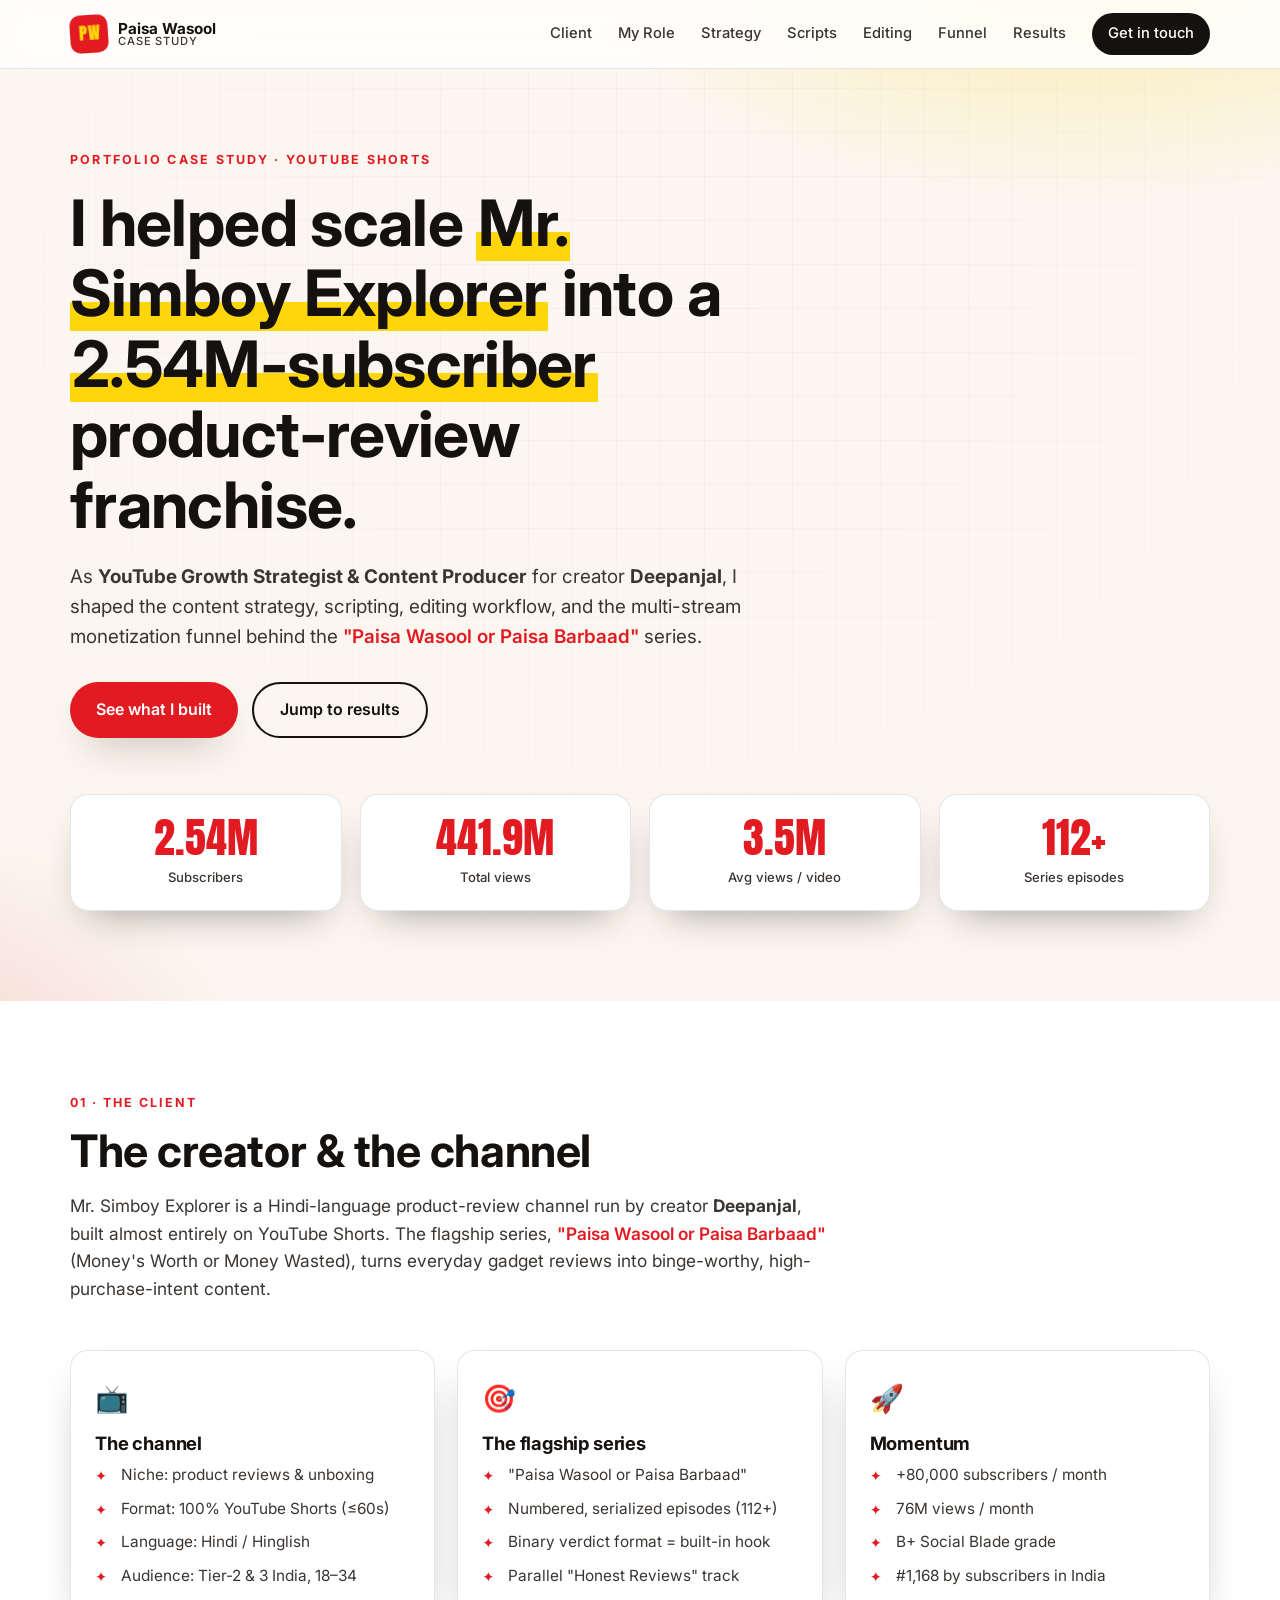
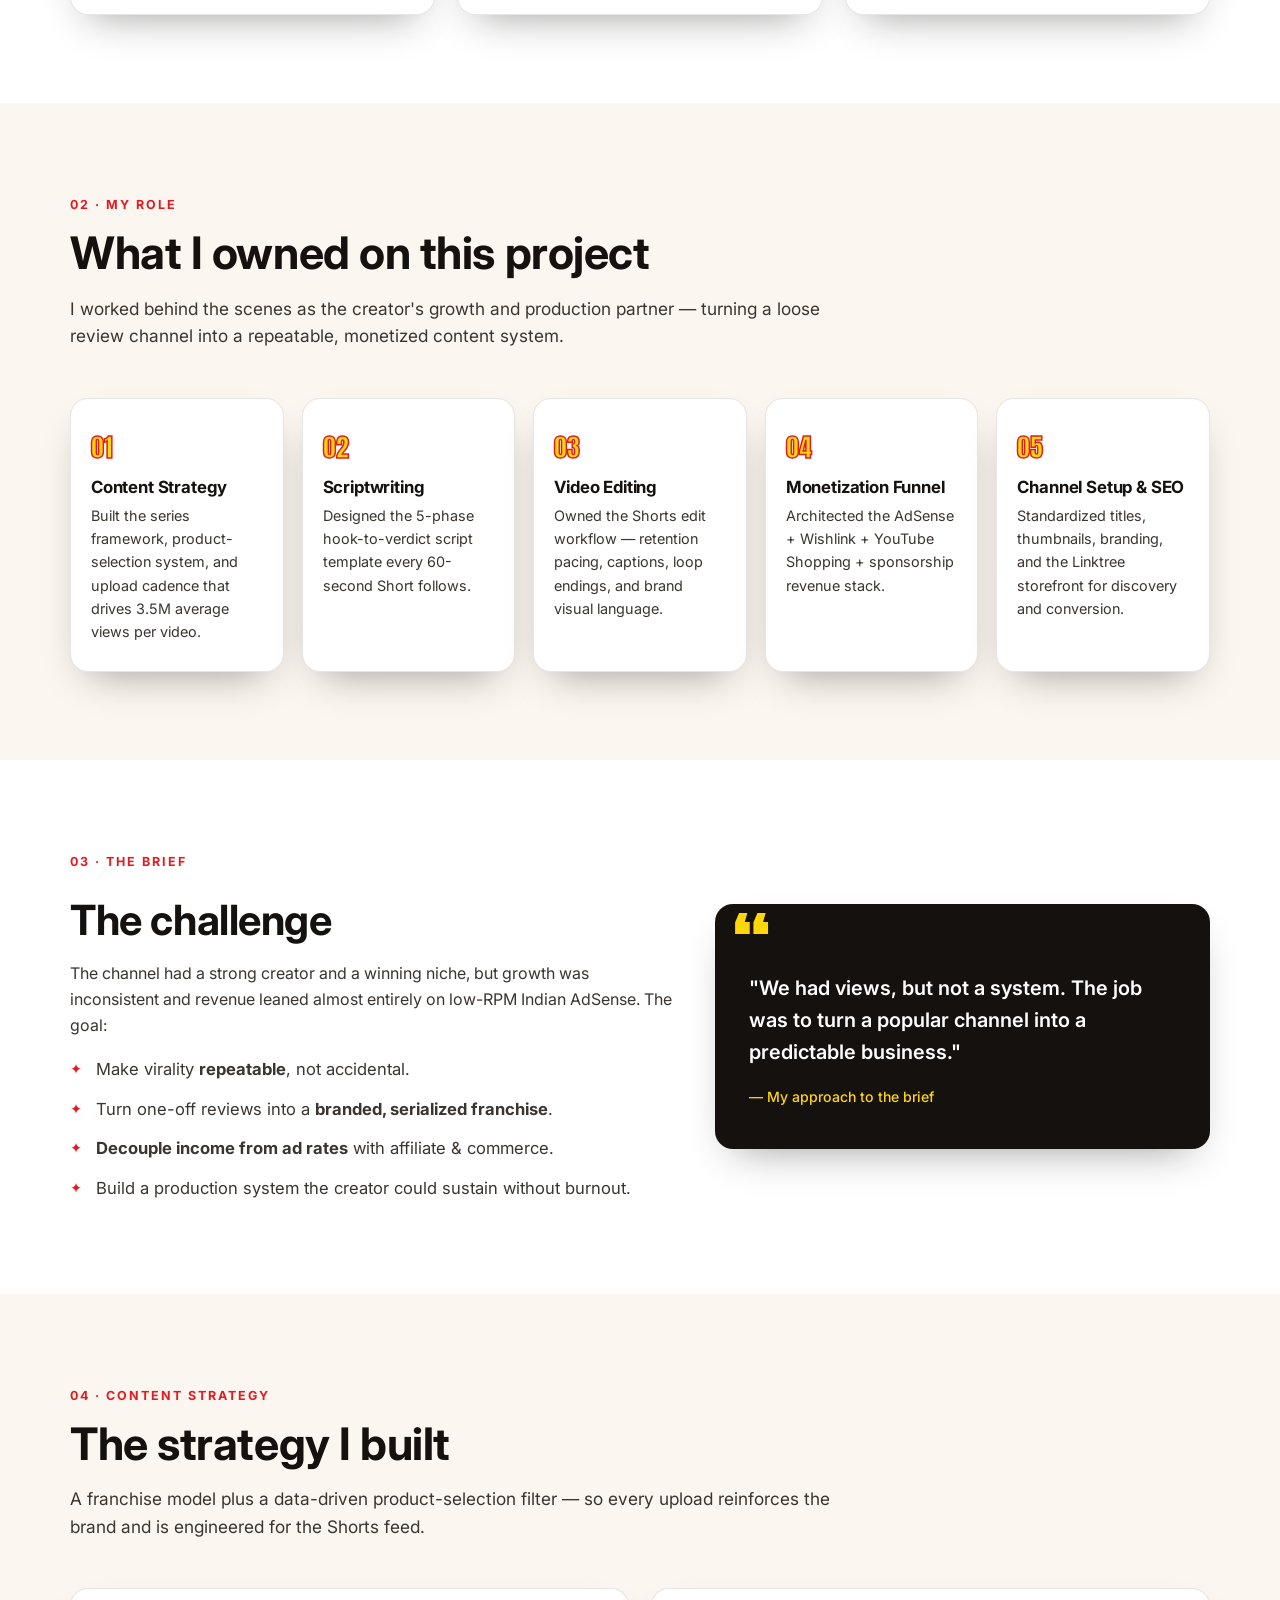
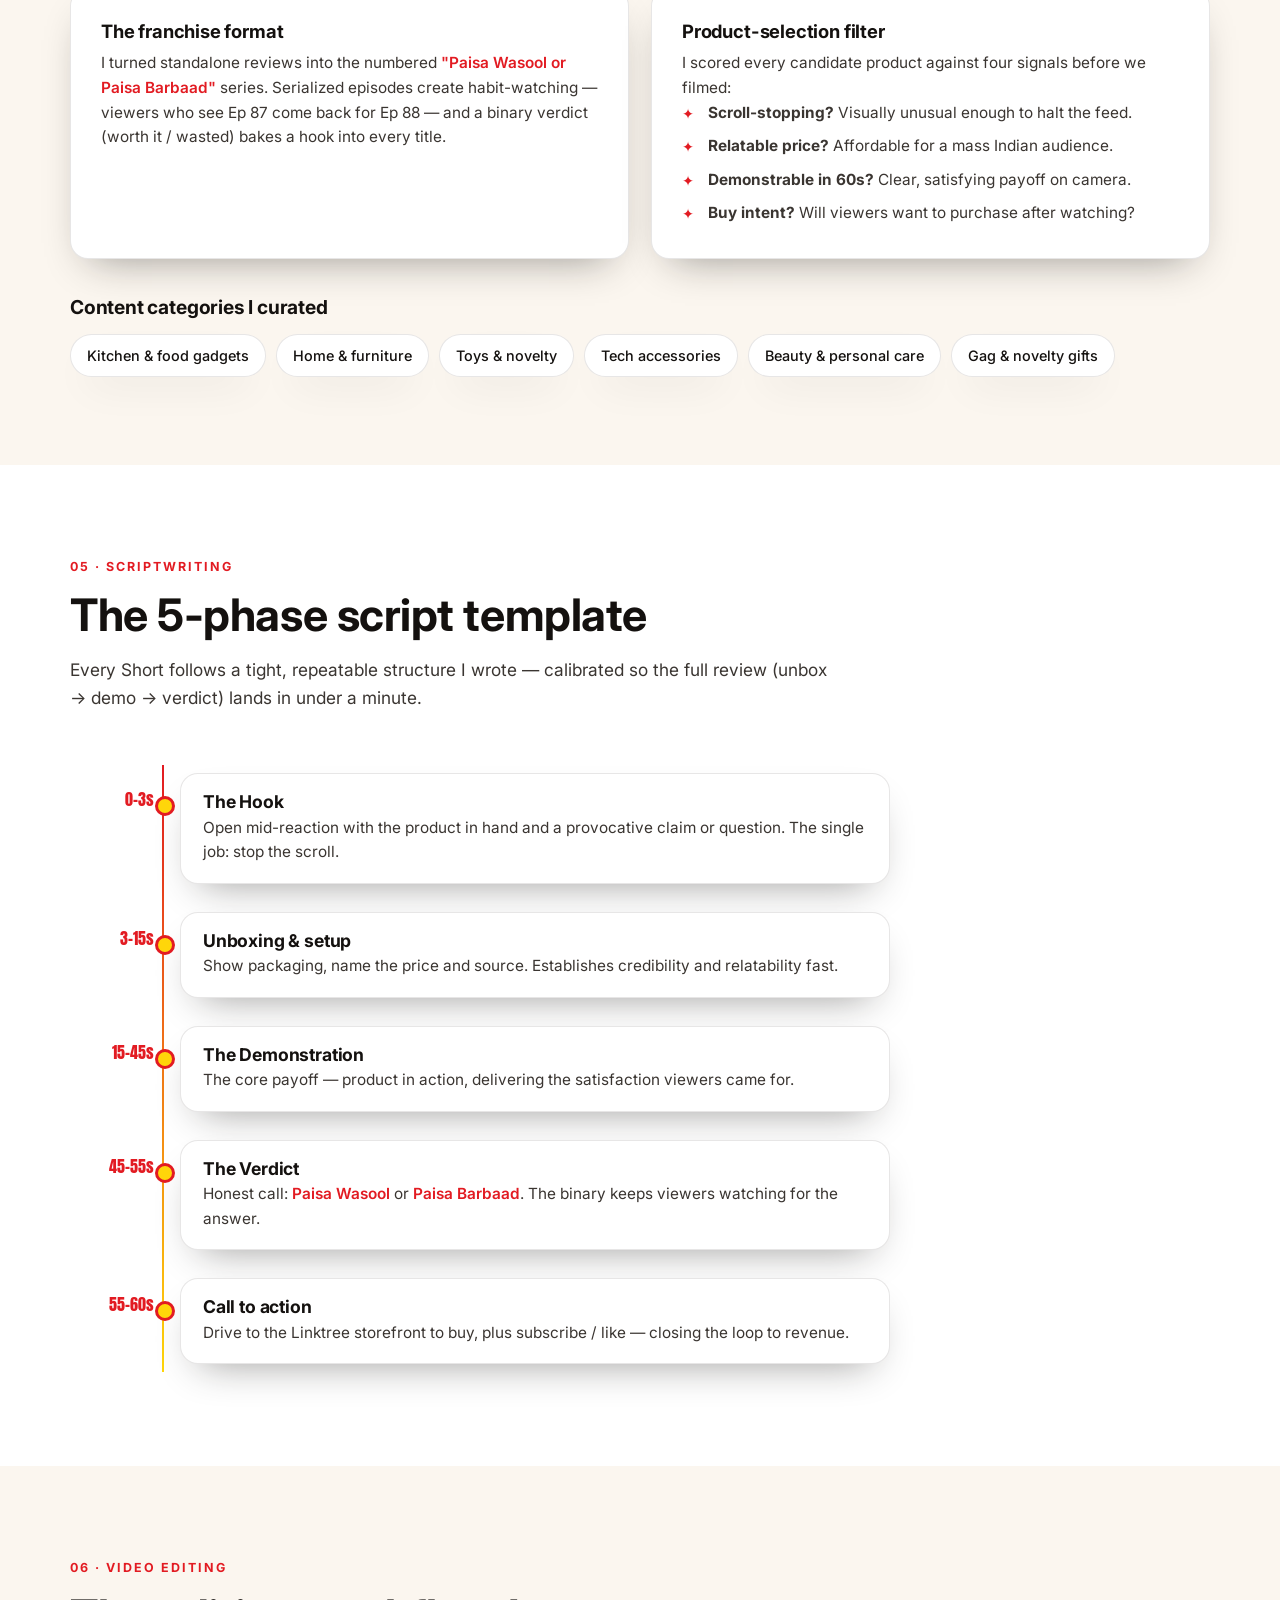
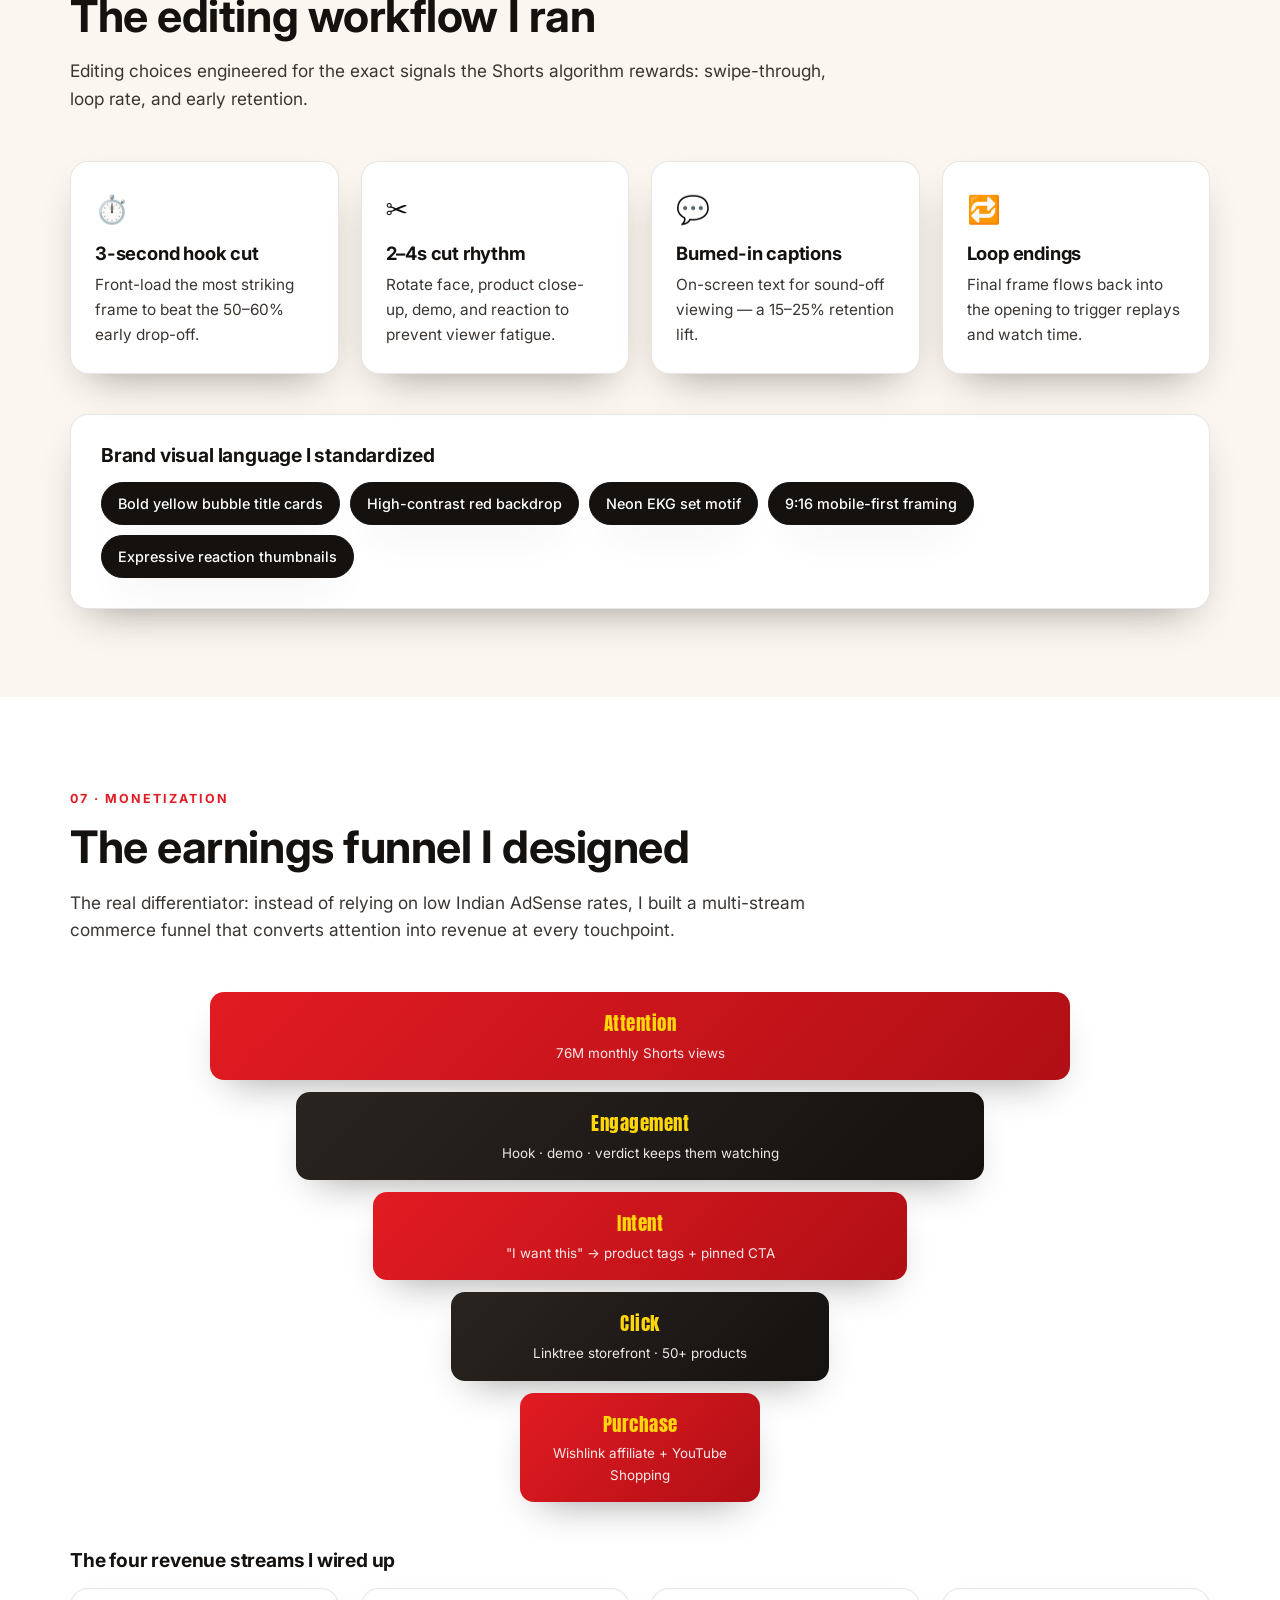
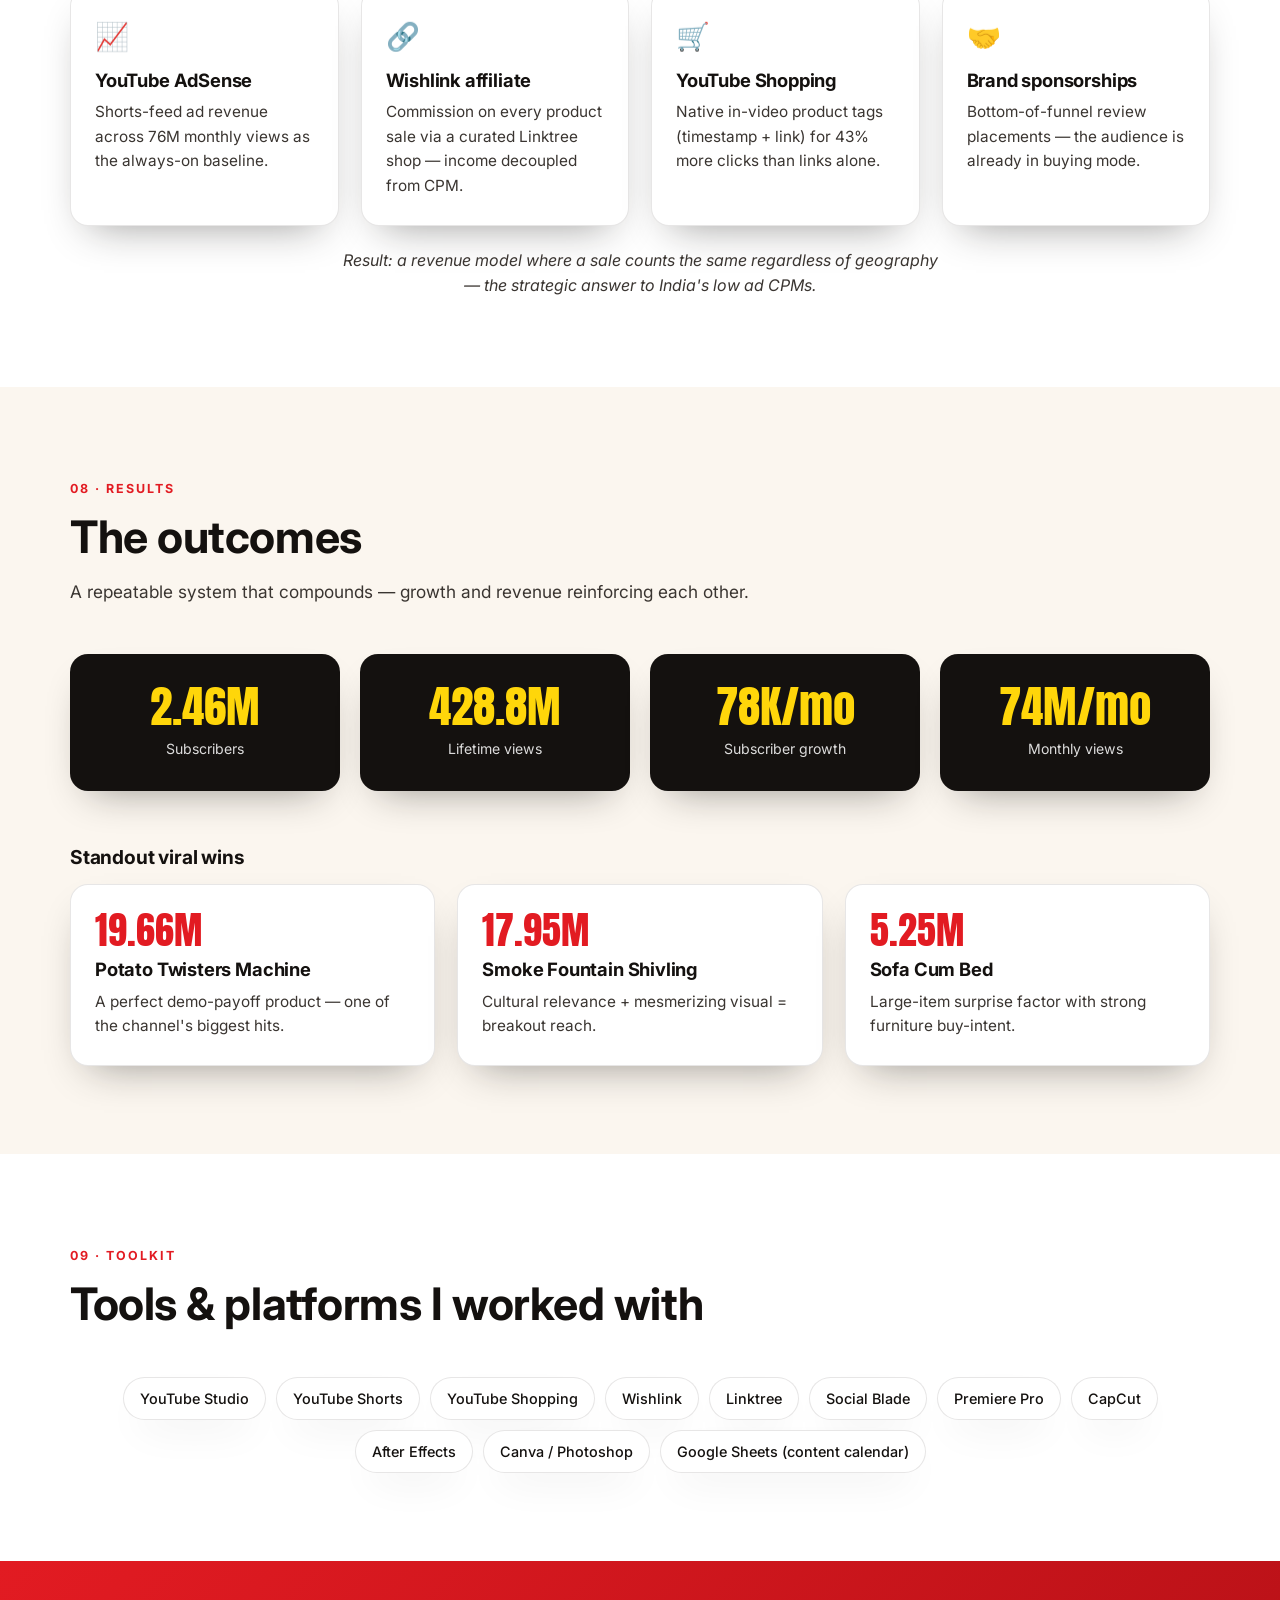
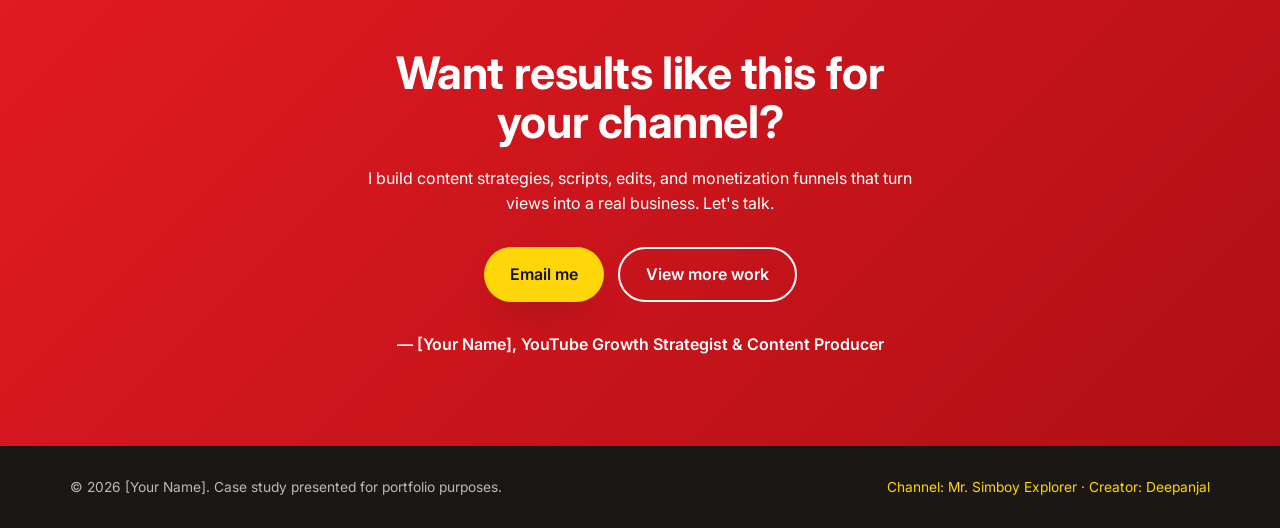
==== case-study-mr-simboy-explorer/index.html @ 6f2bb74e "Add Mr. Simboy Explorer YouTube case-study page - Self-contained case study in case-study-mr-simboy-" ====
<!DOCTYPE html>
<html lang="en">
<head>
  <meta charset="UTF-8" />
  <meta name="viewport" content="width=device-width, initial-scale=1.0" />
  <title>Case Study — Mr. Simboy Explorer | YouTube Growth Strategist Portfolio</title>
  <meta name="description" content="Portfolio case study: how I helped scale Mr. Simboy Explorer to 2.54M subscribers through content strategy, scriptwriting, editing, and a multi-stream monetization funnel." />
  <link rel="preconnect" href="https://fonts.googleapis.com" />
  <link rel="preconnect" href="https://fonts.gstatic.com" crossorigin />
  <link href="https://fonts.googleapis.com/css2?family=Inter:wght@400;500;600;700&family=Anton&display=swap" rel="stylesheet" />
  <link rel="stylesheet" href="styles.css" />
</head>
<body>

  <!-- NAV -->
  <header class="nav" id="nav">
    <div class="container nav__inner">
      <a href="#top" class="brand">
        <span class="brand__mark">PW</span>
        <span class="brand__text">Paisa&nbsp;Wasool <small>Case Study</small></span>
      </a>
      <nav class="nav__links" id="navLinks">
        <a href="#overview">Client</a>
        <a href="#role">My Role</a>
        <a href="#strategy">Strategy</a>
        <a href="#script">Scripts</a>
        <a href="#editing">Editing</a>
        <a href="#funnel">Funnel</a>
        <a href="#results">Results</a>
        <a href="#contact" class="nav__cta">Get in touch</a>
      </nav>
      <button class="nav__toggle" id="navToggle" aria-label="Toggle menu">
        <span></span><span></span><span></span>
      </button>
    </div>
  </header>

  <!-- HERO -->
  <section class="hero" id="top">
    <div class="hero__bg"></div>
    <div class="container hero__inner">
      <p class="eyebrow reveal">PORTFOLIO CASE STUDY · YOUTUBE SHORTS</p>
      <h1 class="hero__title reveal">
        I helped scale <span class="hl">Mr. Simboy Explorer</span> into a
        <span class="hl">2.54M-subscriber</span> product-review franchise.
      </h1>
      <p class="hero__sub reveal">
        As <strong>YouTube Growth Strategist &amp; Content Producer</strong> for creator
        <strong>Deepanjal</strong>, I shaped the content strategy, scripting, editing workflow,
        and the multi-stream monetization funnel behind the
        <em>"Paisa Wasool or Paisa Barbaad"</em> series.
      </p>
      <div class="hero__cta reveal">
        <a href="#strategy" class="btn btn--primary">See what I built</a>
        <a href="#results" class="btn btn--ghost">Jump to results</a>
      </div>

      <div class="hero__stats reveal">
        <div class="stat">
          <span class="stat__num" data-count="2.54" data-suffix="M">0</span>
          <span class="stat__label">Subscribers</span>
        </div>
        <div class="stat">
          <span class="stat__num" data-count="441.9" data-suffix="M">0</span>
          <span class="stat__label">Total views</span>
        </div>
        <div class="stat">
          <span class="stat__num" data-count="3.5" data-suffix="M">0</span>
          <span class="stat__label">Avg views / video</span>
        </div>
        <div class="stat">
          <span class="stat__num" data-count="112" data-suffix="+">0</span>
          <span class="stat__label">Series episodes</span>
        </div>
      </div>
    </div>
  </section>

  <!-- CLIENT OVERVIEW -->
  <section class="section" id="overview">
    <div class="container">
      <div class="section__head reveal">
        <span class="kicker">01 · The Client</span>
        <h2>The creator &amp; the channel</h2>
        <p class="lead">
          Mr. Simboy Explorer is a Hindi-language product-review channel run by creator
          <strong>Deepanjal</strong>, built almost entirely on YouTube Shorts. The flagship series,
          <em>"Paisa Wasool or Paisa Barbaad"</em> (Money's Worth or Money Wasted), turns everyday
          gadget reviews into binge-worthy, high-purchase-intent content.
        </p>
      </div>

      <div class="cards cards--3">
        <article class="card reveal">
          <div class="card__icon">📺</div>
          <h3>The channel</h3>
          <ul class="ticks">
            <li>Niche: product reviews &amp; unboxing</li>
            <li>Format: 100% YouTube Shorts (≤60s)</li>
            <li>Language: Hindi / Hinglish</li>
            <li>Audience: Tier-2 &amp; 3 India, 18–34</li>
          </ul>
        </article>
        <article class="card reveal">
          <div class="card__icon">🎯</div>
          <h3>The flagship series</h3>
          <ul class="ticks">
            <li>"Paisa Wasool or Paisa Barbaad"</li>
            <li>Numbered, serialized episodes (112+)</li>
            <li>Binary verdict format = built-in hook</li>
            <li>Parallel "Honest Reviews" track</li>
          </ul>
        </article>
        <article class="card reveal">
          <div class="card__icon">🚀</div>
          <h3>Momentum</h3>
          <ul class="ticks">
            <li>+80,000 subscribers / month</li>
            <li>76M views / month</li>
            <li>B+ Social Blade grade</li>
            <li>#1,168 by subscribers in India</li>
          </ul>
        </article>
      </div>
    </div>
  </section>

  <!-- MY ROLE -->
  <section class="section section--alt" id="role">
    <div class="container">
      <div class="section__head reveal">
        <span class="kicker">02 · My Role</span>
        <h2>What I owned on this project</h2>
        <p class="lead">
          I worked behind the scenes as the creator's growth and production partner — turning a
          loose review channel into a repeatable, monetized content system.
        </p>
      </div>

      <div class="pillars">
        <article class="pillar reveal">
          <span class="pillar__no">01</span>
          <h3>Content Strategy</h3>
          <p>Built the series framework, product-selection system, and upload cadence that drives 3.5M average views per video.</p>
        </article>
        <article class="pillar reveal">
          <span class="pillar__no">02</span>
          <h3>Scriptwriting</h3>
          <p>Designed the 5-phase hook-to-verdict script template every 60-second Short follows.</p>
        </article>
        <article class="pillar reveal">
          <span class="pillar__no">03</span>
          <h3>Video Editing</h3>
          <p>Owned the Shorts edit workflow — retention pacing, captions, loop endings, and brand visual language.</p>
        </article>
        <article class="pillar reveal">
          <span class="pillar__no">04</span>
          <h3>Monetization Funnel</h3>
          <p>Architected the AdSense + Wishlink + YouTube Shopping + sponsorship revenue stack.</p>
        </article>
        <article class="pillar reveal">
          <span class="pillar__no">05</span>
          <h3>Channel Setup &amp; SEO</h3>
          <p>Standardized titles, thumbnails, branding, and the Linktree storefront for discovery and conversion.</p>
        </article>
      </div>
    </div>
  </section>

  <!-- THE CHALLENGE -->
  <section class="section" id="challenge">
    <div class="container">
      <div class="split">
        <div class="split__text reveal">
          <span class="kicker">03 · The Brief</span>
          <h2>The challenge</h2>
          <p>
            The channel had a strong creator and a winning niche, but growth was inconsistent and
            revenue leaned almost entirely on low-RPM Indian AdSense. The goal:
          </p>
          <ul class="ticks ticks--lg">
            <li>Make virality <strong>repeatable</strong>, not accidental.</li>
            <li>Turn one-off reviews into a <strong>branded, serialized franchise</strong>.</li>
            <li><strong>Decouple income from ad rates</strong> with affiliate &amp; commerce.</li>
            <li>Build a production system the creator could sustain without burnout.</li>
          </ul>
        </div>
        <div class="split__panel reveal">
          <div class="quote">
            <p>"We had views, but not a system. The job was to turn a popular channel into a predictable business."</p>
            <span>— My approach to the brief</span>
          </div>
        </div>
      </div>
    </div>
  </section>

  <!-- CONTENT STRATEGY -->
  <section class="section section--alt" id="strategy">
    <div class="container">
      <div class="section__head reveal">
        <span class="kicker">04 · Content Strategy</span>
        <h2>The strategy I built</h2>
        <p class="lead">
          A franchise model plus a data-driven product-selection filter — so every upload reinforces
          the brand and is engineered for the Shorts feed.
        </p>
      </div>

      <div class="cards cards--2">
        <article class="card card--feature reveal">
          <h3>The franchise format</h3>
          <p>
            I turned standalone reviews into the numbered <em>"Paisa Wasool or Paisa Barbaad"</em>
            series. Serialized episodes create habit-watching — viewers who see Ep 87 come back for
            Ep 88 — and a binary verdict (worth it / wasted) bakes a hook into every title.
          </p>
        </article>
        <article class="card card--feature reveal">
          <h3>Product-selection filter</h3>
          <p>I scored every candidate product against four signals before we filmed:</p>
          <ul class="ticks">
            <li><strong>Scroll-stopping?</strong> Visually unusual enough to halt the feed.</li>
            <li><strong>Relatable price?</strong> Affordable for a mass Indian audience.</li>
            <li><strong>Demonstrable in 60s?</strong> Clear, satisfying payoff on camera.</li>
            <li><strong>Buy intent?</strong> Will viewers want to purchase after watching?</li>
          </ul>
        </article>
      </div>

      <div class="categories reveal">
        <h3 class="categories__title">Content categories I curated</h3>
        <div class="chips">
          <span class="chip">Kitchen &amp; food gadgets</span>
          <span class="chip">Home &amp; furniture</span>
          <span class="chip">Toys &amp; novelty</span>
          <span class="chip">Tech accessories</span>
          <span class="chip">Beauty &amp; personal care</span>
          <span class="chip">Gag &amp; novelty gifts</span>
        </div>
      </div>
    </div>
  </section>

  <!-- SCRIPTWRITING -->
  <section class="section" id="script">
    <div class="container">
      <div class="section__head reveal">
        <span class="kicker">05 · Scriptwriting</span>
        <h2>The 5-phase script template</h2>
        <p class="lead">
          Every Short follows a tight, repeatable structure I wrote — calibrated so the full review
          (unbox → demo → verdict) lands in under a minute.
        </p>
      </div>

      <ol class="timeline">
        <li class="timeline__item reveal">
          <span class="timeline__time">0–3s</span>
          <div class="timeline__body">
            <h3>The Hook</h3>
            <p>Open mid-reaction with the product in hand and a provocative claim or question. The single job: stop the scroll.</p>
          </div>
        </li>
        <li class="timeline__item reveal">
          <span class="timeline__time">3–15s</span>
          <div class="timeline__body">
            <h3>Unboxing &amp; setup</h3>
            <p>Show packaging, name the price and source. Establishes credibility and relatability fast.</p>
          </div>
        </li>
        <li class="timeline__item reveal">
          <span class="timeline__time">15–45s</span>
          <div class="timeline__body">
            <h3>The Demonstration</h3>
            <p>The core payoff — product in action, delivering the satisfaction viewers came for.</p>
          </div>
        </li>
        <li class="timeline__item reveal">
          <span class="timeline__time">45–55s</span>
          <div class="timeline__body">
            <h3>The Verdict</h3>
            <p>Honest call: <em>Paisa Wasool</em> or <em>Paisa Barbaad</em>. The binary keeps viewers watching for the answer.</p>
          </div>
        </li>
        <li class="timeline__item reveal">
          <span class="timeline__time">55–60s</span>
          <div class="timeline__body">
            <h3>Call to action</h3>
            <p>Drive to the Linktree storefront to buy, plus subscribe / like — closing the loop to revenue.</p>
          </div>
        </li>
      </ol>
    </div>
  </section>

  <!-- EDITING -->
  <section class="section section--alt" id="editing">
    <div class="container">
      <div class="section__head reveal">
        <span class="kicker">06 · Video Editing</span>
        <h2>The editing workflow I ran</h2>
        <p class="lead">
          Editing choices engineered for the exact signals the Shorts algorithm rewards:
          swipe-through, loop rate, and early retention.
        </p>
      </div>

      <div class="cards cards--4">
        <article class="card reveal">
          <div class="card__icon">⏱️</div>
          <h3>3-second hook cut</h3>
          <p>Front-load the most striking frame to beat the 50–60% early drop-off.</p>
        </article>
        <article class="card reveal">
          <div class="card__icon">✂️</div>
          <h3>2–4s cut rhythm</h3>
          <p>Rotate face, product close-up, demo, and reaction to prevent viewer fatigue.</p>
        </article>
        <article class="card reveal">
          <div class="card__icon">💬</div>
          <h3>Burned-in captions</h3>
          <p>On-screen text for sound-off viewing — a 15–25% retention lift.</p>
        </article>
        <article class="card reveal">
          <div class="card__icon">🔁</div>
          <h3>Loop endings</h3>
          <p>Final frame flows back into the opening to trigger replays and watch time.</p>
        </article>
      </div>

      <div class="brandbar reveal">
        <h3>Brand visual language I standardized</h3>
        <div class="chips">
          <span class="chip chip--brand">Bold yellow bubble title cards</span>
          <span class="chip chip--brand">High-contrast red backdrop</span>
          <span class="chip chip--brand">Neon EKG set motif</span>
          <span class="chip chip--brand">9:16 mobile-first framing</span>
          <span class="chip chip--brand">Expressive reaction thumbnails</span>
        </div>
      </div>
    </div>
  </section>

  <!-- MONETIZATION FUNNEL -->
  <section class="section" id="funnel">
    <div class="container">
      <div class="section__head reveal">
        <span class="kicker">07 · Monetization</span>
        <h2>The earnings funnel I designed</h2>
        <p class="lead">
          The real differentiator: instead of relying on low Indian AdSense rates, I built a
          multi-stream commerce funnel that converts attention into revenue at every touchpoint.
        </p>
      </div>

      <div class="funnel">
        <div class="funnel__stage reveal" style="--w:100%">
          <div class="funnel__label"><span>Attention</span><small>76M monthly Shorts views</small></div>
        </div>
        <div class="funnel__stage reveal" style="--w:80%">
          <div class="funnel__label"><span>Engagement</span><small>Hook · demo · verdict keeps them watching</small></div>
        </div>
        <div class="funnel__stage reveal" style="--w:62%">
          <div class="funnel__label"><span>Intent</span><small>"I want this" → product tags + pinned CTA</small></div>
        </div>
        <div class="funnel__stage reveal" style="--w:44%">
          <div class="funnel__label"><span>Click</span><small>Linktree storefront · 50+ products</small></div>
        </div>
        <div class="funnel__stage reveal" style="--w:26%">
          <div class="funnel__label"><span>Purchase</span><small>Wishlink affiliate + YouTube Shopping</small></div>
        </div>
      </div>

      <div class="revenue">
        <h3 class="revenue__title">The four revenue streams I wired up</h3>
        <div class="cards cards--4">
          <article class="card reveal">
            <div class="card__icon">📈</div>
            <h3>YouTube AdSense</h3>
            <p>Shorts-feed ad revenue across 76M monthly views as the always-on baseline.</p>
          </article>
          <article class="card reveal">
            <div class="card__icon">🔗</div>
            <h3>Wishlink affiliate</h3>
            <p>Commission on every product sale via a curated Linktree shop — income decoupled from CPM.</p>
          </article>
          <article class="card reveal">
            <div class="card__icon">🛒</div>
            <h3>YouTube Shopping</h3>
            <p>Native in-video product tags (timestamp + link) for 43% more clicks than links alone.</p>
          </article>
          <article class="card reveal">
            <div class="card__icon">🤝</div>
            <h3>Brand sponsorships</h3>
            <p>Bottom-of-funnel review placements — the audience is already in buying mode.</p>
          </article>
        </div>
        <p class="revenue__note">
          Result: a revenue model where a sale counts the same regardless of geography — the strategic
          answer to India's low ad CPMs.
        </p>
      </div>
    </div>
  </section>

  <!-- RESULTS -->
  <section class="section section--alt" id="results">
    <div class="container">
      <div class="section__head reveal">
        <span class="kicker">08 · Results</span>
        <h2>The outcomes</h2>
        <p class="lead">A repeatable system that compounds — growth and revenue reinforcing each other.</p>
      </div>

      <div class="results">
        <div class="result reveal">
          <span class="result__num" data-count="2.54" data-suffix="M">0</span>
          <span class="result__label">Subscribers</span>
        </div>
        <div class="result reveal">
          <span class="result__num" data-count="441.9" data-suffix="M">0</span>
          <span class="result__label">Lifetime views</span>
        </div>
        <div class="result reveal">
          <span class="result__num" data-count="80" data-suffix="K/mo">0</span>
          <span class="result__label">Subscriber growth</span>
        </div>
        <div class="result reveal">
          <span class="result__num" data-count="76" data-suffix="M/mo">0</span>
          <span class="result__label">Monthly views</span>
        </div>
      </div>

      <div class="highlights">
        <h3 class="highlights__title">Standout viral wins</h3>
        <div class="cards cards--3">
          <article class="card reveal">
            <span class="card__big">19.66M</span>
            <h3>Potato Twisters Machine</h3>
            <p>A perfect demo-payoff product — one of the channel's biggest hits.</p>
          </article>
          <article class="card reveal">
            <span class="card__big">17.95M</span>
            <h3>Smoke Fountain Shivling</h3>
            <p>Cultural relevance + mesmerizing visual = breakout reach.</p>
          </article>
          <article class="card reveal">
            <span class="card__big">5.25M</span>
            <h3>Sofa Cum Bed</h3>
            <p>Large-item surprise factor with strong furniture buy-intent.</p>
          </article>
        </div>
      </div>
    </div>
  </section>

  <!-- TOOLS -->
  <section class="section" id="tools">
    <div class="container">
      <div class="section__head reveal">
        <span class="kicker">09 · Toolkit</span>
        <h2>Tools &amp; platforms I worked with</h2>
      </div>
      <div class="chips chips--center reveal">
        <span class="chip">YouTube Studio</span>
        <span class="chip">YouTube Shorts</span>
        <span class="chip">YouTube Shopping</span>
        <span class="chip">Wishlink</span>
        <span class="chip">Linktree</span>
        <span class="chip">Social Blade</span>
        <span class="chip">Premiere Pro</span>
        <span class="chip">CapCut</span>
        <span class="chip">After Effects</span>
        <span class="chip">Canva / Photoshop</span>
        <span class="chip">Google Sheets (content calendar)</span>
      </div>
    </div>
  </section>

  <!-- CONTACT / CTA -->
  <section class="section section--cta" id="contact">
    <div class="container cta">
      <h2 class="reveal">Want results like this for your channel?</h2>
      <p class="reveal">
        I build content strategies, scripts, edits, and monetization funnels that turn views into
        a real business. Let's talk.
      </p>
      <div class="cta__actions reveal">
        <a href="mailto:your.email@example.com" class="btn btn--primary">Email me</a>
        <a href="#" class="btn btn--ghost">View more work</a>
      </div>
      <p class="cta__name reveal">— [Your Name], YouTube Growth Strategist &amp; Content Producer</p>
    </div>
  </section>

  <footer class="footer">
    <div class="container footer__inner">
      <p>© <span id="year"></span> [Your Name]. Case study presented for portfolio purposes.</p>
      <p class="footer__note">Channel: Mr. Simboy Explorer · Creator: Deepanjal</p>
    </div>
  </footer>

  <script src="script.js"></script>
</body>
</html>
---- case-study-mr-simboy-explorer/styles.css ----
/* ===========================================================
   Mr. Simboy Explorer — Portfolio Case Study
   Brand: bold red + electric yellow, comic-energy meets clean
   =========================================================== */

:root {
  --red: #e21b22;
  --red-dark: #b00f15;
  --yellow: #ffd60a;
  --ink: #14110f;
  --ink-soft: #3a3531;
  --paper: #ffffff;
  --paper-alt: #fbf6ef;
  --paper-dark: #1b1714;
  --line: rgba(20, 17, 15, 0.1);
  --shadow: 0 18px 40px -20px rgba(20, 17, 15, 0.45);
  --radius: 18px;
  --maxw: 1140px;
  --ease: cubic-bezier(0.22, 1, 0.36, 1);
}

* { box-sizing: border-box; margin: 0; padding: 0; }

html { scroll-behavior: smooth; scroll-padding-top: 84px; }

body {
  font-family: "Inter", system-ui, sans-serif;
  color: var(--ink);
  background: var(--paper);
  line-height: 1.6;
  -webkit-font-smoothing: antialiased;
}

.container { width: min(100% - 40px, var(--maxw)); margin-inline: auto; }

h1, h2, h3 { line-height: 1.1; letter-spacing: -0.01em; }
a { color: inherit; text-decoration: none; }
em { font-style: normal; color: var(--red); font-weight: 600; }

/* ---------- NAV ---------- */
.nav {
  position: fixed; inset: 0 0 auto 0; z-index: 50;
  background: rgba(255, 255, 255, 0.82);
  backdrop-filter: blur(12px);
  border-bottom: 1px solid var(--line);
  transition: box-shadow 0.3s var(--ease);
}
.nav.is-scrolled { box-shadow: 0 6px 24px -16px rgba(0,0,0,0.4); }
.nav__inner { display: flex; align-items: center; justify-content: space-between; height: 68px; }
.brand { display: flex; align-items: center; gap: 10px; font-weight: 700; }
.brand__mark {
  display: grid; place-items: center; width: 38px; height: 38px;
  background: var(--red); color: var(--yellow);
  font-family: "Anton", sans-serif; border-radius: 10px;
  transform: rotate(-4deg); letter-spacing: 0.5px;
}
.brand__text { font-size: 0.95rem; line-height: 1; }
.brand__text small { display: block; font-weight: 500; color: var(--ink-soft); font-size: 0.7rem; letter-spacing: 0.08em; text-transform: uppercase; }

.nav__links { display: flex; align-items: center; gap: 26px; }
.nav__links a { font-size: 0.92rem; font-weight: 500; color: var(--ink-soft); transition: color 0.2s; }
.nav__links a:hover { color: var(--red); }
.nav__cta {
  background: var(--ink); color: #fff !important; padding: 9px 16px;
  border-radius: 999px; font-weight: 600;
}
.nav__cta:hover { background: var(--red); }

.nav__toggle { display: none; flex-direction: column; gap: 5px; background: none; border: 0; cursor: pointer; padding: 6px; }
.nav__toggle span { width: 24px; height: 2px; background: var(--ink); border-radius: 2px; transition: 0.3s; }
.nav.is-open .nav__toggle span:nth-child(1) { transform: translateY(7px) rotate(45deg); }
.nav.is-open .nav__toggle span:nth-child(2) { opacity: 0; }
.nav.is-open .nav__toggle span:nth-child(3) { transform: translateY(-7px) rotate(-45deg); }

/* ---------- HERO ---------- */
.hero { position: relative; padding: 150px 0 90px; overflow: hidden; }
.hero__bg {
  position: absolute; inset: 0; z-index: -1;
  background:
    radial-gradient(900px 500px at 85% -10%, rgba(255, 214, 10, 0.35), transparent 60%),
    radial-gradient(700px 500px at -10% 110%, rgba(226, 27, 34, 0.18), transparent 55%),
    var(--paper-alt);
}
.hero__bg::after {
  content: ""; position: absolute; inset: 0;
  background-image: linear-gradient(var(--line) 1px, transparent 1px), linear-gradient(90deg, var(--line) 1px, transparent 1px);
  background-size: 44px 44px; opacity: 0.35; mask-image: radial-gradient(70% 70% at 50% 30%, #000, transparent);
}
.eyebrow { font-weight: 700; letter-spacing: 0.18em; font-size: 0.78rem; color: var(--red); margin-bottom: 18px; }
.hero__title { font-size: clamp(2.2rem, 5.2vw, 4rem); font-weight: 700; max-width: 16ch; }
.hl { background: linear-gradient(180deg, transparent 62%, var(--yellow) 62%); padding: 0 2px; }
.hero__sub { margin-top: 22px; max-width: 60ch; font-size: clamp(1rem, 1.6vw, 1.18rem); color: var(--ink-soft); }
.hero__cta { display: flex; flex-wrap: wrap; gap: 14px; margin-top: 30px; }

.btn { display: inline-flex; align-items: center; justify-content: center; padding: 13px 26px; border-radius: 999px; font-weight: 600; transition: transform 0.2s var(--ease), box-shadow 0.2s, background 0.2s; }
.btn--primary { background: var(--red); color: #fff; box-shadow: var(--shadow); }
.btn--primary:hover { transform: translateY(-2px); background: var(--red-dark); }
.btn--ghost { border: 2px solid var(--ink); color: var(--ink); }
.btn--ghost:hover { background: var(--ink); color: #fff; transform: translateY(-2px); }

.hero__stats { display: grid; grid-template-columns: repeat(4, 1fr); gap: 18px; margin-top: 56px; }
.stat { background: #fff; border: 1px solid var(--line); border-radius: var(--radius); padding: 22px 18px; text-align: center; box-shadow: var(--shadow); }
.stat__num { display: block; font-family: "Anton", sans-serif; font-size: clamp(1.7rem, 4vw, 2.6rem); color: var(--red); line-height: 1; }
.stat__label { display: block; margin-top: 8px; font-size: 0.82rem; color: var(--ink-soft); font-weight: 500; }

/* ---------- SECTION SHELL ---------- */
.section { padding: 88px 0; }
.section--alt { background: var(--paper-alt); }
.section__head { max-width: 760px; margin-bottom: 48px; }
.kicker { display: inline-block; font-weight: 700; font-size: 0.78rem; letter-spacing: 0.16em; color: var(--red); text-transform: uppercase; margin-bottom: 14px; }
.section__head h2 { font-size: clamp(1.8rem, 3.6vw, 2.8rem); font-weight: 700; }
.lead { margin-top: 16px; font-size: 1.08rem; color: var(--ink-soft); }

/* ---------- CARDS ---------- */
.cards { display: grid; gap: 22px; }
.cards--2 { grid-template-columns: repeat(2, 1fr); }
.cards--3 { grid-template-columns: repeat(3, 1fr); }
.cards--4 { grid-template-columns: repeat(4, 1fr); }
.card {
  background: #fff; border: 1px solid var(--line); border-radius: var(--radius);
  padding: 26px 24px; box-shadow: var(--shadow);
  transition: transform 0.25s var(--ease), border-color 0.25s;
}
.card:hover { transform: translateY(-4px); border-color: var(--yellow); }
.card__icon { font-size: 1.7rem; margin-bottom: 12px; }
.card h3 { font-size: 1.15rem; margin-bottom: 10px; }
.card p { color: var(--ink-soft); font-size: 0.96rem; }
.card--feature { padding: 32px 30px; }
.card__big { display: block; font-family: "Anton", sans-serif; font-size: 2.4rem; color: var(--red); line-height: 1; margin-bottom: 10px; }

.ticks { list-style: none; display: grid; gap: 9px; }
.ticks li { position: relative; padding-left: 26px; color: var(--ink-soft); font-size: 0.96rem; }
.ticks li::before { content: "✦"; position: absolute; left: 0; color: var(--red); font-size: 0.9rem; top: 1px; }
.ticks--lg li { font-size: 1.04rem; margin-bottom: 4px; }

/* ---------- PILLARS ---------- */
.pillars { display: grid; grid-template-columns: repeat(5, 1fr); gap: 18px; }
.pillar { position: relative; background: #fff; border: 1px solid var(--line); border-radius: var(--radius); padding: 28px 20px; box-shadow: var(--shadow); transition: transform 0.25s var(--ease); }
.pillar:hover { transform: translateY(-4px); }
.pillar__no { font-family: "Anton", sans-serif; font-size: 1.6rem; color: var(--yellow); -webkit-text-stroke: 1.5px var(--red); }
.pillar h3 { margin: 10px 0 8px; font-size: 1.05rem; }
.pillar p { font-size: 0.9rem; color: var(--ink-soft); }

/* ---------- SPLIT ---------- */
.split { display: grid; grid-template-columns: 1.1fr 0.9fr; gap: 40px; align-items: center; }
.split h2 { font-size: clamp(1.8rem, 3.4vw, 2.6rem); margin: 12px 0 18px; }
.split p { color: var(--ink-soft); margin-bottom: 18px; }
.split__panel { }
.quote { background: var(--ink); color: #fff; border-radius: var(--radius); padding: 40px 34px; box-shadow: var(--shadow); position: relative; }
.quote::before { content: "“"; font-family: "Anton", sans-serif; font-size: 5rem; color: var(--yellow); position: absolute; top: 4px; left: 18px; line-height: 1; }
.quote p { font-size: 1.25rem; font-weight: 600; color: #fff; padding-top: 28px; }
.quote span { display: block; margin-top: 16px; color: var(--yellow); font-size: 0.88rem; font-weight: 500; }

/* ---------- CATEGORIES / CHIPS ---------- */
.categories { margin-top: 38px; }
.categories__title, .brandbar h3, .revenue__title, .highlights__title { font-size: 1.2rem; margin-bottom: 16px; }
.chips { display: flex; flex-wrap: wrap; gap: 10px; }
.chips--center { justify-content: center; }
.chip { background: #fff; border: 1px solid var(--line); border-radius: 999px; padding: 9px 16px; font-size: 0.9rem; font-weight: 500; box-shadow: var(--shadow); }
.chip--brand { background: var(--ink); color: #fff; border-color: var(--ink); }

/* ---------- TIMELINE (scripts) ---------- */
.timeline { list-style: none; max-width: 820px; position: relative; }
.timeline::before { content: ""; position: absolute; left: 92px; top: 6px; bottom: 6px; width: 2px; background: linear-gradient(var(--red), var(--yellow)); }
.timeline__item { display: grid; grid-template-columns: 84px 1fr; gap: 26px; padding: 14px 0; align-items: start; }
.timeline__time { font-family: "Anton", sans-serif; color: var(--red); font-size: 1rem; text-align: right; padding-top: 14px; }
.timeline__body { position: relative; background: #fff; border: 1px solid var(--line); border-radius: var(--radius); padding: 18px 22px; box-shadow: var(--shadow); }
.timeline__body::before { content: ""; position: absolute; left: -26px; top: 22px; width: 14px; height: 14px; border-radius: 50%; background: var(--yellow); border: 3px solid var(--red); }
.timeline__body h3 { font-size: 1.1rem; margin-bottom: 4px; }
.timeline__body p { color: var(--ink-soft); font-size: 0.96rem; }

/* ---------- BRAND BAR ---------- */
.brandbar { margin-top: 40px; padding: 30px; background: #fff; border: 1px solid var(--line); border-radius: var(--radius); box-shadow: var(--shadow); }

/* ---------- FUNNEL ---------- */
.funnel { display: grid; gap: 12px; max-width: 860px; margin: 0 auto 48px; }
.funnel__stage { display: flex; justify-content: center; }
.funnel__label {
  width: var(--w); min-width: 240px;
  background: linear-gradient(135deg, var(--red), var(--red-dark));
  color: #fff; border-radius: 14px; padding: 16px 22px; text-align: center;
  box-shadow: var(--shadow); transition: transform 0.2s var(--ease);
}
.funnel__stage:nth-child(even) .funnel__label { background: linear-gradient(135deg, #2a2420, var(--ink)); }
.funnel__label:hover { transform: scale(1.02); }
.funnel__label span { display: block; font-family: "Anton", sans-serif; font-size: 1.2rem; color: var(--yellow); letter-spacing: 0.5px; }
.funnel__label small { display: block; margin-top: 4px; font-size: 0.84rem; opacity: 0.9; }

.revenue__note { margin-top: 22px; text-align: center; color: var(--ink-soft); font-style: italic; max-width: 60ch; margin-inline: auto; }

/* ---------- RESULTS ---------- */
.results { display: grid; grid-template-columns: repeat(4, 1fr); gap: 20px; margin-bottom: 56px; }
.result { background: var(--ink); color: #fff; border-radius: var(--radius); padding: 30px 18px; text-align: center; box-shadow: var(--shadow); }
.result__num { display: block; font-family: "Anton", sans-serif; font-size: clamp(1.8rem, 4vw, 2.8rem); color: var(--yellow); line-height: 1; }
.result__label { display: block; margin-top: 10px; font-size: 0.88rem; opacity: 0.85; }
.highlights { margin-top: 10px; }

/* ---------- CTA ---------- */
.section--cta { background: linear-gradient(135deg, var(--red), var(--red-dark)); color: #fff; text-align: center; }
.cta h2 { font-size: clamp(1.8rem, 4vw, 2.8rem); max-width: 18ch; margin-inline: auto; }
.cta p { margin: 18px auto 0; max-width: 56ch; opacity: 0.95; }
.cta__actions { display: flex; gap: 14px; justify-content: center; margin-top: 30px; flex-wrap: wrap; }
.section--cta .btn--primary { background: var(--yellow); color: var(--ink); }
.section--cta .btn--primary:hover { background: #fff; }
.section--cta .btn--ghost { border-color: #fff; color: #fff; }
.section--cta .btn--ghost:hover { background: #fff; color: var(--red); }
.cta__name { margin-top: 30px !important; font-weight: 600; opacity: 1 !important; }

/* ---------- FOOTER ---------- */
.footer { background: var(--paper-dark); color: rgba(255,255,255,0.7); padding: 30px 0; }
.footer__inner { display: flex; justify-content: space-between; flex-wrap: wrap; gap: 8px; font-size: 0.86rem; }
.footer__note { color: var(--yellow); }

/* ---------- REVEAL ANIMATION ---------- */
.reveal { opacity: 0; transform: translateY(24px); transition: opacity 0.6s var(--ease), transform 0.6s var(--ease); }
.reveal.is-visible { opacity: 1; transform: none; }

/* ---------- RESPONSIVE ---------- */
@media (max-width: 960px) {
  .cards--4 { grid-template-columns: repeat(2, 1fr); }
  .pillars { grid-template-columns: repeat(2, 1fr); }
  .results { grid-template-columns: repeat(2, 1fr); }
  .split { grid-template-columns: 1fr; }
}
@media (max-width: 720px) {
  .nav__links {
    position: fixed; inset: 68px 0 auto 0;
    flex-direction: column; align-items: flex-start; gap: 4px;
    background: #fff; padding: 16px 20px 24px;
    border-bottom: 1px solid var(--line);
    transform: translateY(-120%); transition: transform 0.35s var(--ease);
    box-shadow: var(--shadow);
  }
  .nav.is-open .nav__links { transform: none; }
  .nav__links a { width: 100%; padding: 10px 0; }
  .nav__cta { width: 100%; text-align: center; }
  .nav__toggle { display: flex; }
  .hero__stats { grid-template-columns: repeat(2, 1fr); }
  .cards--2, .cards--3 { grid-template-columns: 1fr; }
}
@media (max-width: 460px) {
  .cards--4 { grid-template-columns: 1fr; }
  .pillars { grid-template-columns: 1fr; }
  .results { grid-template-columns: 1fr; }
  .hero__stats { grid-template-columns: 1fr; }
  .timeline::before { left: 70px; }
  .timeline__item { grid-template-columns: 62px 1fr; gap: 18px; }
}

@media (prefers-reduced-motion: reduce) {
  .reveal { opacity: 1; transform: none; transition: none; }
  html { scroll-behavior: auto; }
}
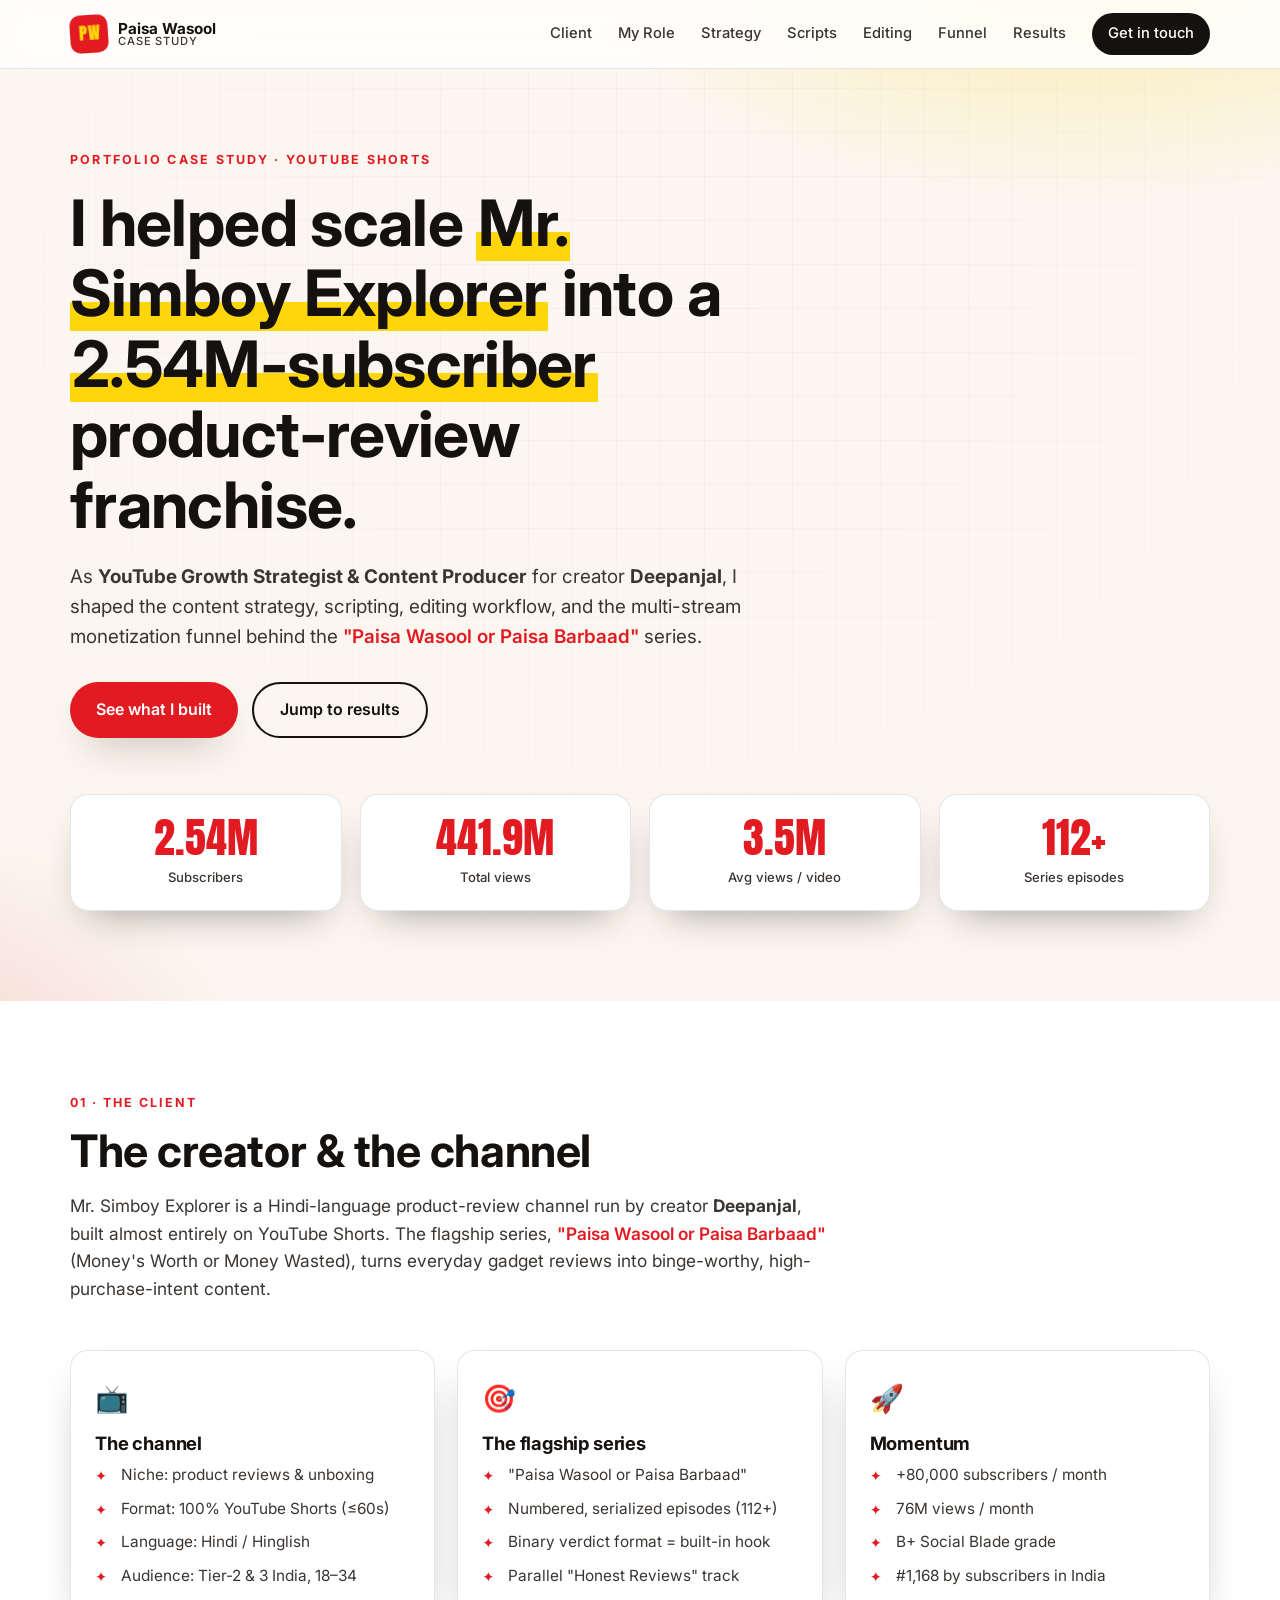
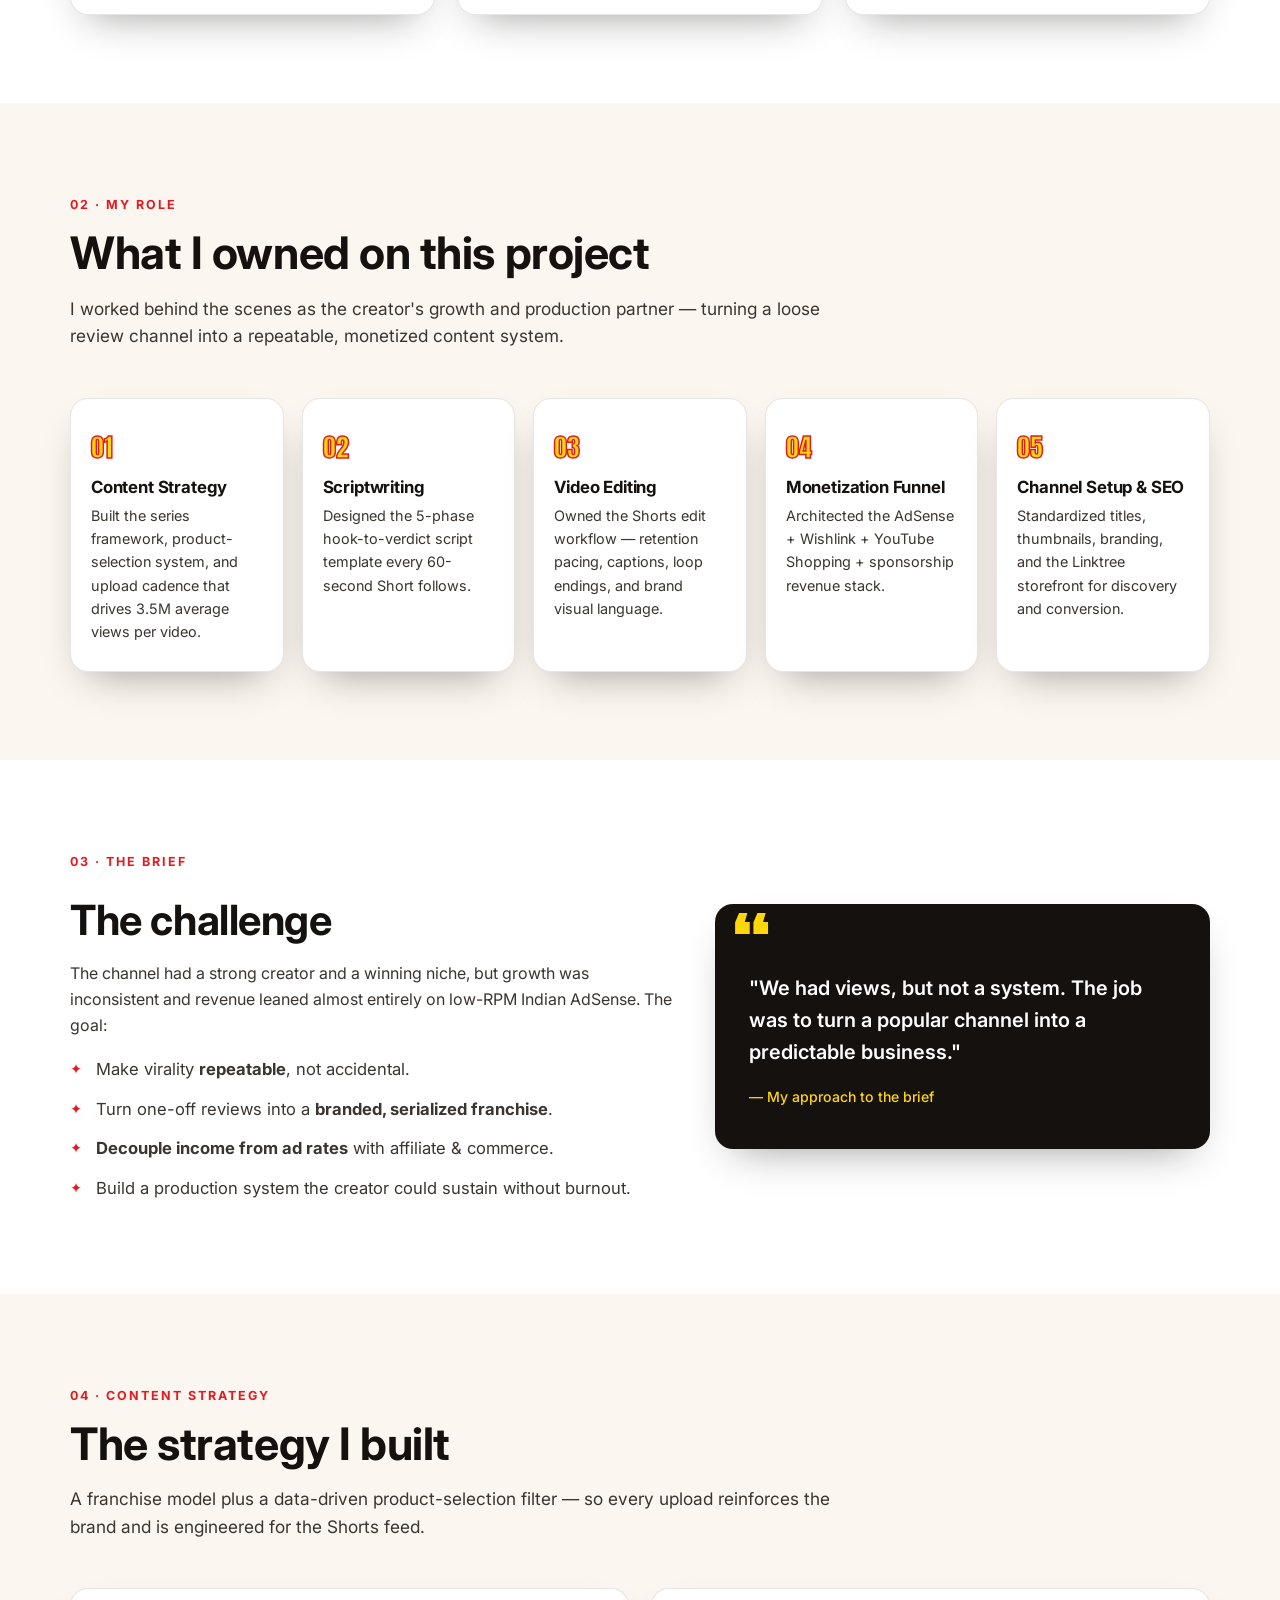
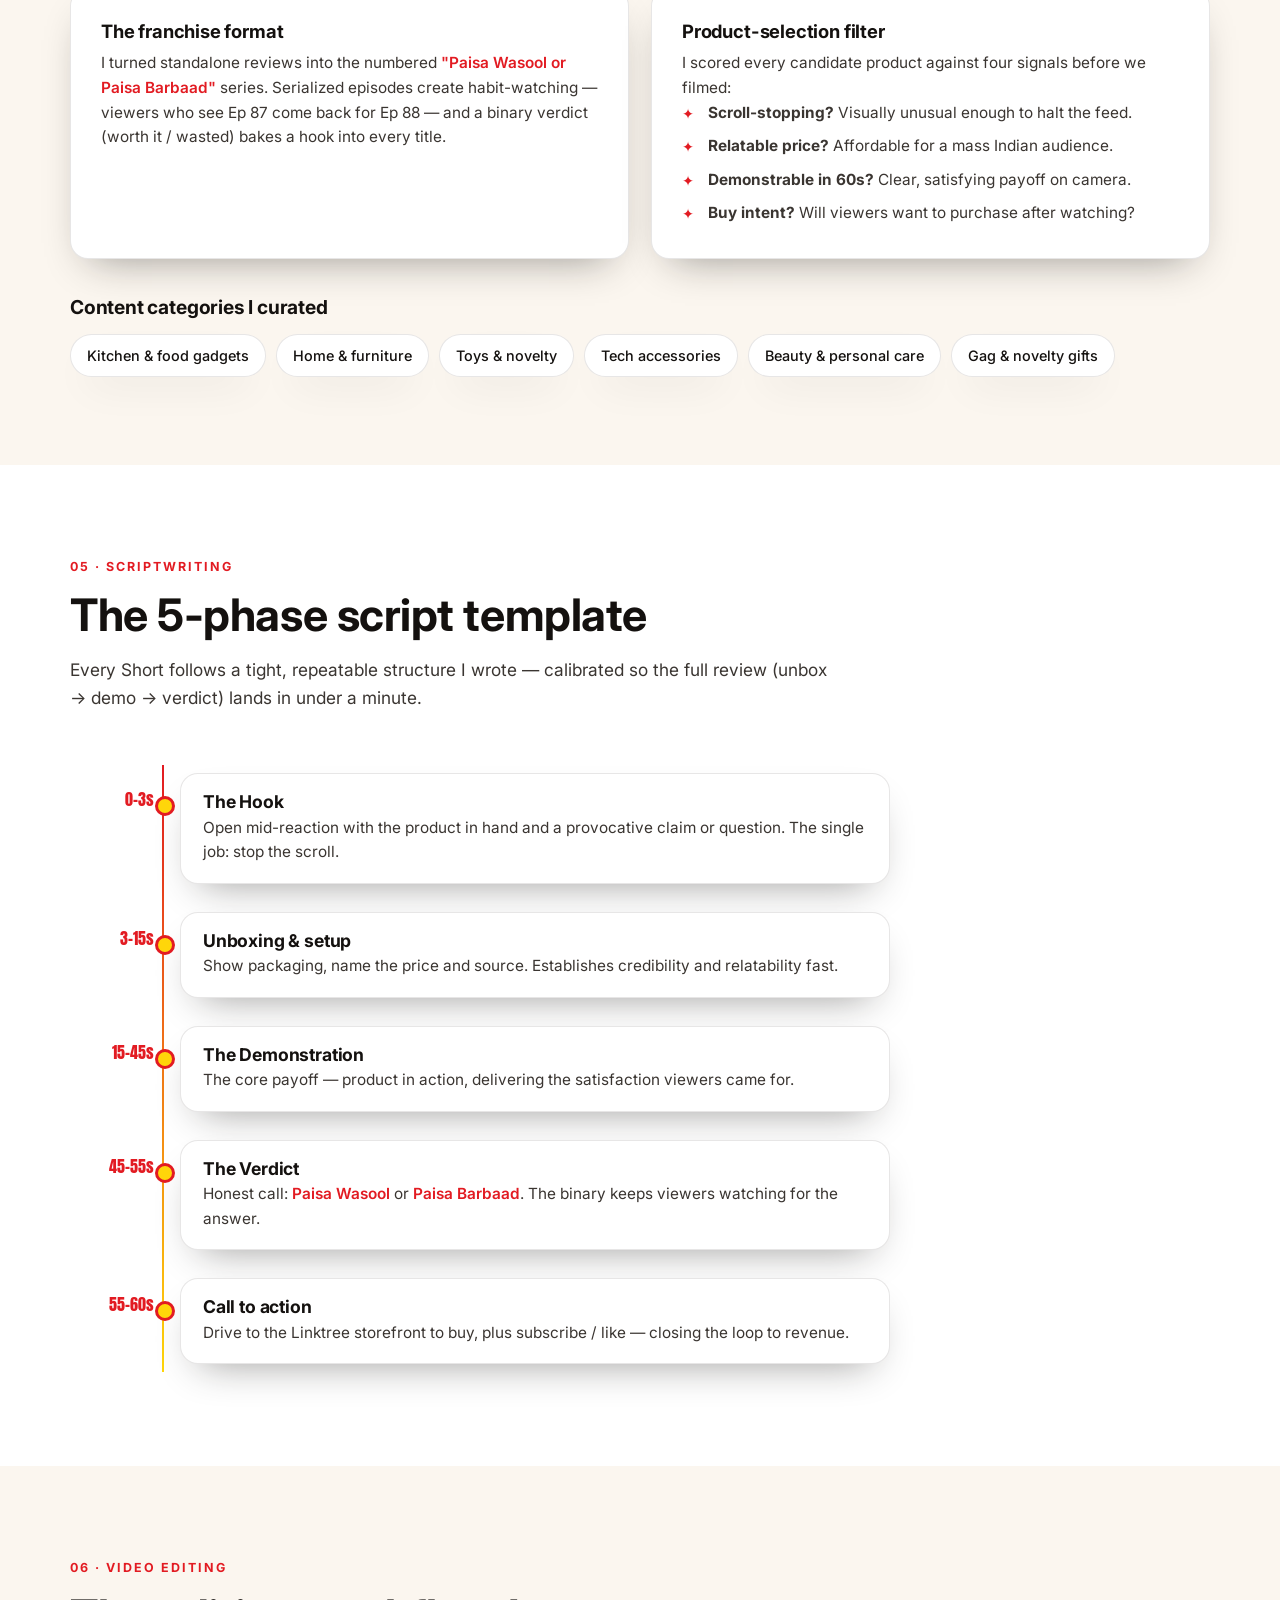
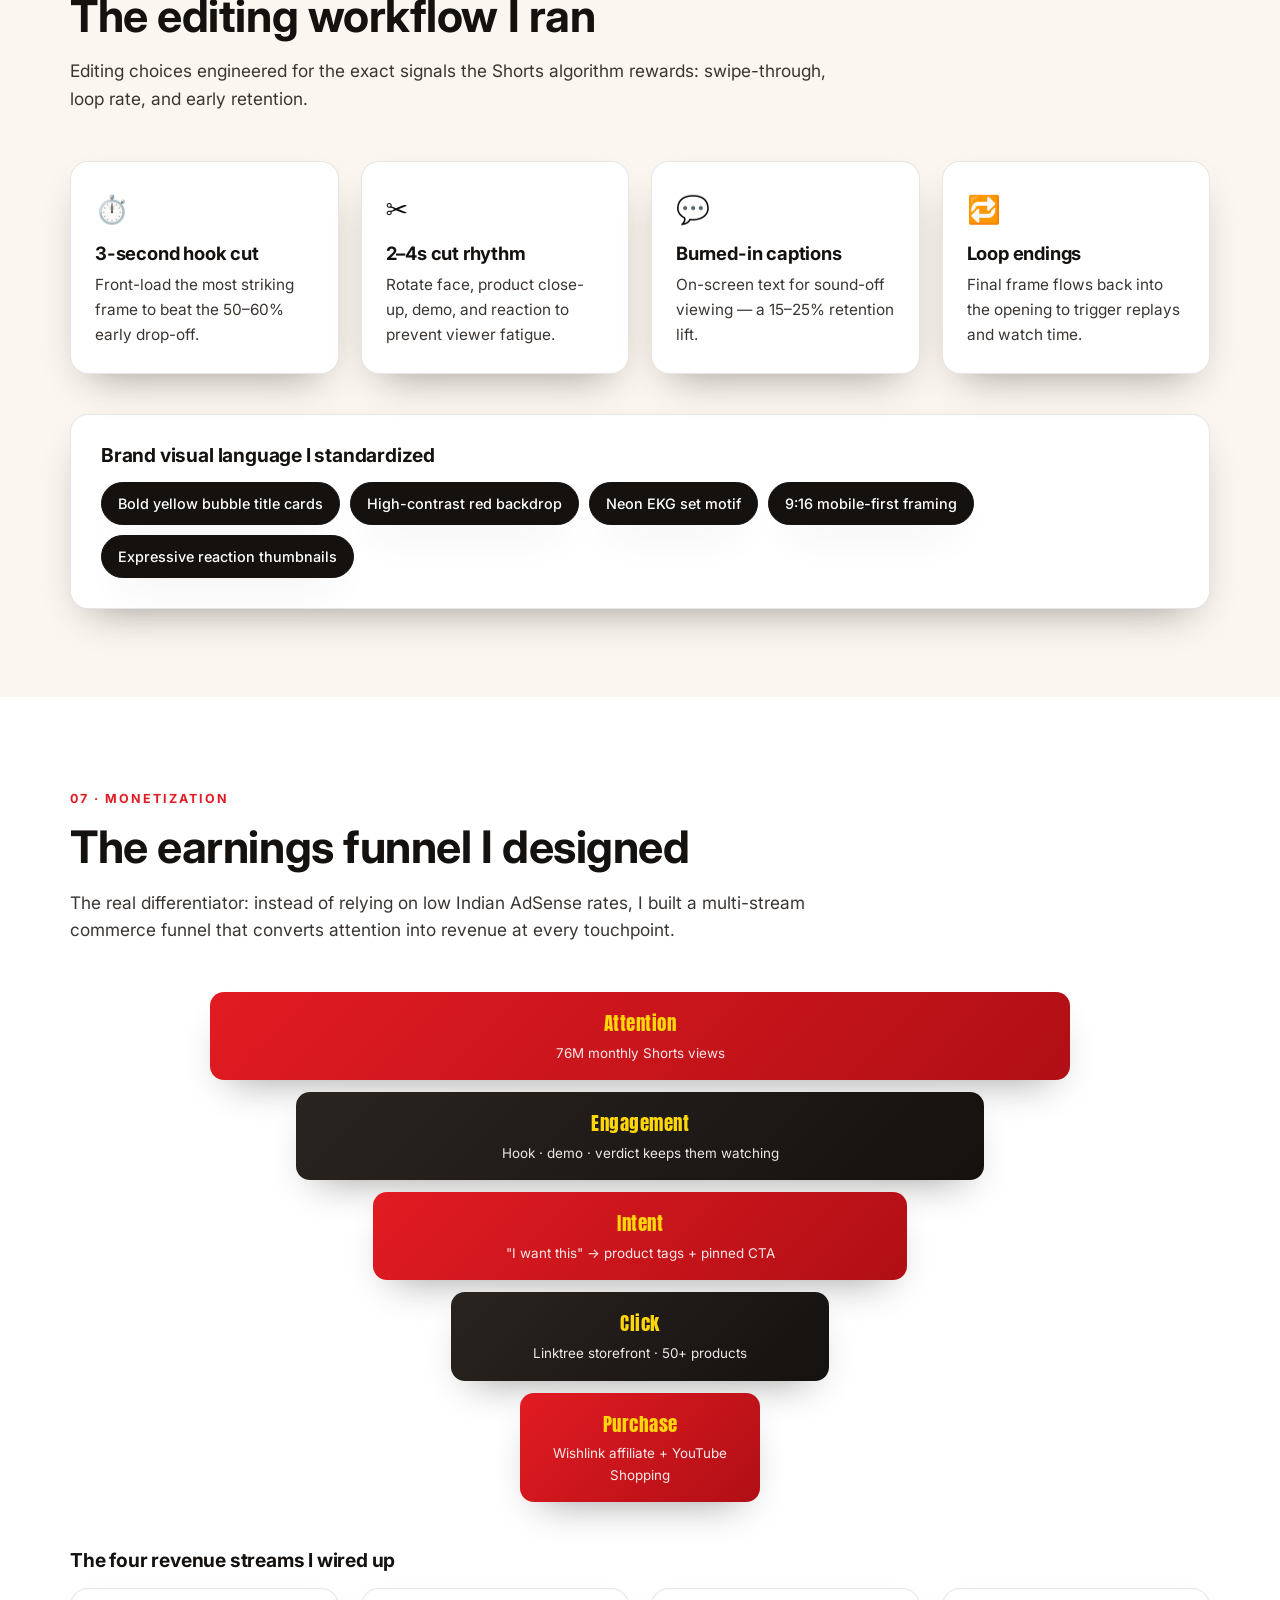
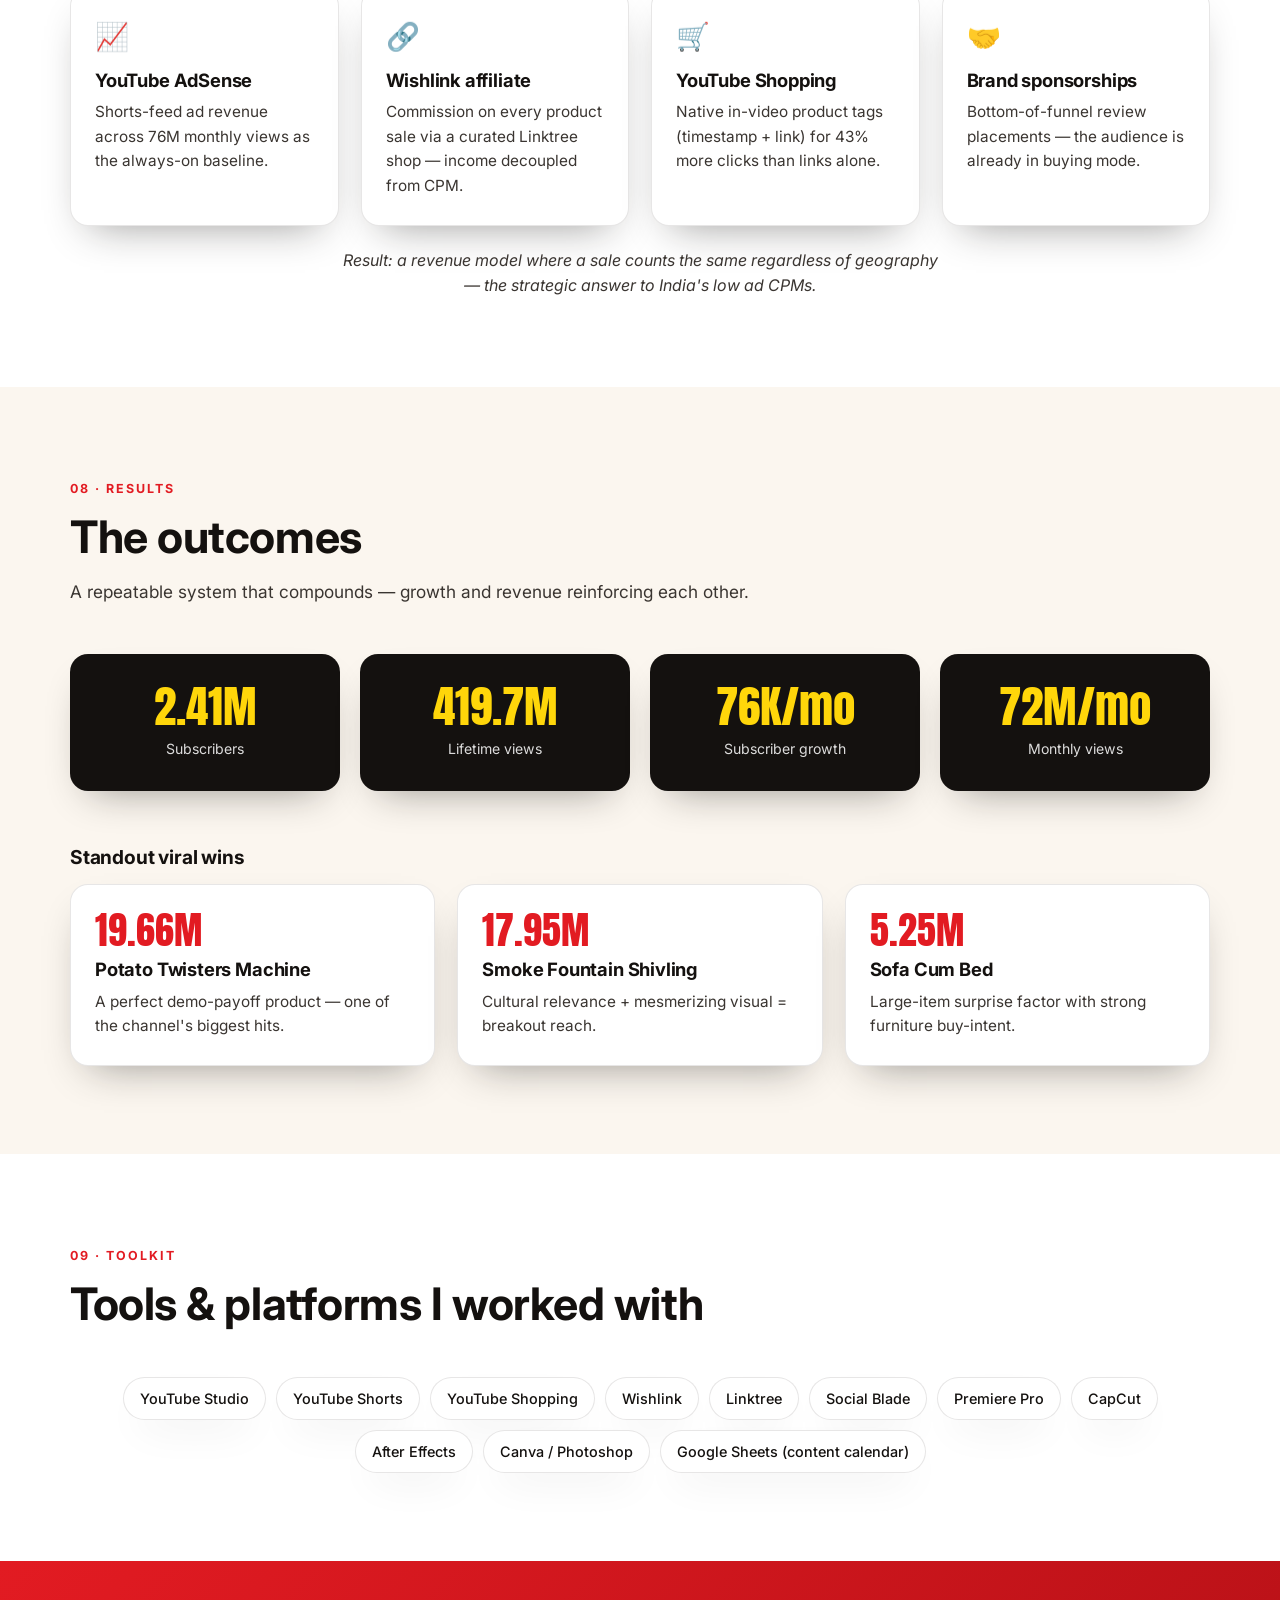
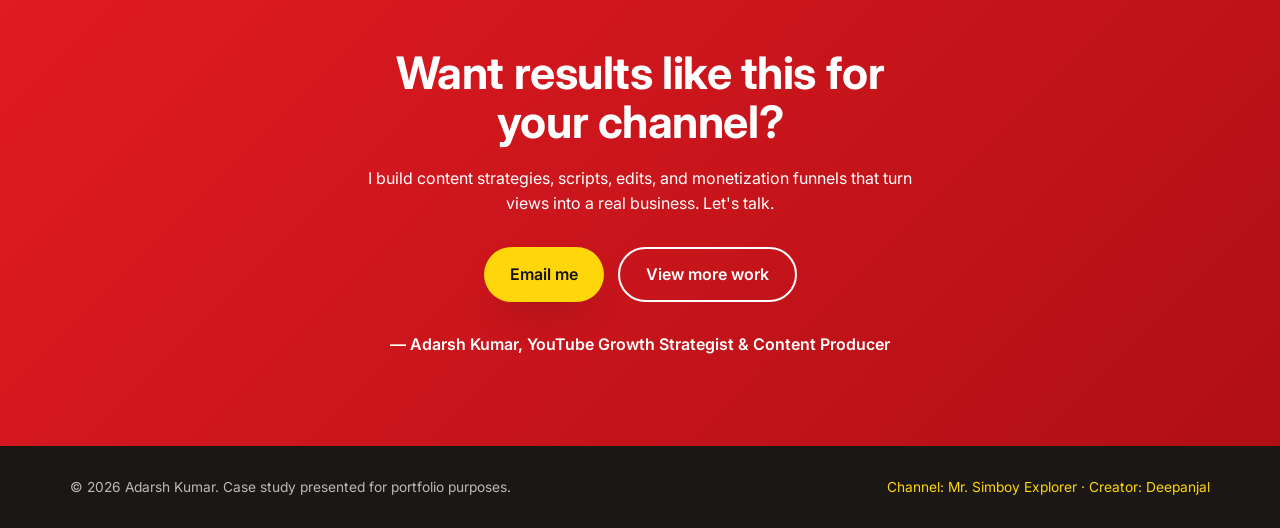
==== commit 6c085837: "Make case study a single self-contained HTML file - Inline CSS and JS into index.html (no external a" ====
--- a/case-study-mr-simboy-explorer/index.html
+++ b/case-study-mr-simboy-explorer/index.html
@@ -8,7 +8,222 @@
   <link rel="preconnect" href="https://fonts.googleapis.com" />
   <link rel="preconnect" href="https://fonts.gstatic.com" crossorigin />
   <link href="https://fonts.googleapis.com/css2?family=Inter:wght@400;500;600;700&family=Anton&display=swap" rel="stylesheet" />
-  <link rel="stylesheet" href="styles.css" />
+  <style>
+    /* ===========================================================
+       Mr. Simboy Explorer — Portfolio Case Study (single file)
+       =========================================================== */
+    :root {
+      --red: #e21b22;
+      --red-dark: #b00f15;
+      --yellow: #ffd60a;
+      --ink: #14110f;
+      --ink-soft: #3a3531;
+      --paper: #ffffff;
+      --paper-alt: #fbf6ef;
+      --paper-dark: #1b1714;
+      --line: rgba(20, 17, 15, 0.1);
+      --shadow: 0 18px 40px -20px rgba(20, 17, 15, 0.45);
+      --radius: 18px;
+      --maxw: 1140px;
+      --ease: cubic-bezier(0.22, 1, 0.36, 1);
+    }
+    * { box-sizing: border-box; margin: 0; padding: 0; }
+    html { scroll-behavior: smooth; scroll-padding-top: 84px; }
+    body {
+      font-family: "Inter", system-ui, sans-serif;
+      color: var(--ink); background: var(--paper);
+      line-height: 1.6; -webkit-font-smoothing: antialiased;
+    }
+    .container { width: min(100% - 40px, var(--maxw)); margin-inline: auto; }
+    h1, h2, h3 { line-height: 1.1; letter-spacing: -0.01em; }
+    a { color: inherit; text-decoration: none; }
+    em { font-style: normal; color: var(--red); font-weight: 600; }
+
+    /* ---------- NAV ---------- */
+    .nav {
+      position: fixed; inset: 0 0 auto 0; z-index: 50;
+      background: rgba(255, 255, 255, 0.82); backdrop-filter: blur(12px);
+      border-bottom: 1px solid var(--line); transition: box-shadow 0.3s var(--ease);
+    }
+    .nav.is-scrolled { box-shadow: 0 6px 24px -16px rgba(0,0,0,0.4); }
+    .nav__inner { display: flex; align-items: center; justify-content: space-between; height: 68px; }
+    .brand { display: flex; align-items: center; gap: 10px; font-weight: 700; }
+    .brand__mark {
+      display: grid; place-items: center; width: 38px; height: 38px;
+      background: var(--red); color: var(--yellow); font-family: "Anton", sans-serif;
+      border-radius: 10px; transform: rotate(-4deg); letter-spacing: 0.5px;
+    }
+    .brand__text { font-size: 0.95rem; line-height: 1; }
+    .brand__text small { display: block; font-weight: 500; color: var(--ink-soft); font-size: 0.7rem; letter-spacing: 0.08em; text-transform: uppercase; }
+    .nav__links { display: flex; align-items: center; gap: 26px; }
+    .nav__links a { font-size: 0.92rem; font-weight: 500; color: var(--ink-soft); transition: color 0.2s; }
+    .nav__links a:hover { color: var(--red); }
+    .nav__cta { background: var(--ink); color: #fff !important; padding: 9px 16px; border-radius: 999px; font-weight: 600; }
+    .nav__cta:hover { background: var(--red); }
+    .nav__toggle { display: none; flex-direction: column; gap: 5px; background: none; border: 0; cursor: pointer; padding: 6px; }
+    .nav__toggle span { width: 24px; height: 2px; background: var(--ink); border-radius: 2px; transition: 0.3s; }
+    .nav.is-open .nav__toggle span:nth-child(1) { transform: translateY(7px) rotate(45deg); }
+    .nav.is-open .nav__toggle span:nth-child(2) { opacity: 0; }
+    .nav.is-open .nav__toggle span:nth-child(3) { transform: translateY(-7px) rotate(-45deg); }
+
+    /* ---------- HERO ---------- */
+    .hero { position: relative; padding: 150px 0 90px; overflow: hidden; }
+    .hero__bg {
+      position: absolute; inset: 0; z-index: -1;
+      background:
+        radial-gradient(900px 500px at 85% -10%, rgba(255, 214, 10, 0.35), transparent 60%),
+        radial-gradient(700px 500px at -10% 110%, rgba(226, 27, 34, 0.18), transparent 55%),
+        var(--paper-alt);
+    }
+    .hero__bg::after {
+      content: ""; position: absolute; inset: 0;
+      background-image: linear-gradient(var(--line) 1px, transparent 1px), linear-gradient(90deg, var(--line) 1px, transparent 1px);
+      background-size: 44px 44px; opacity: 0.35; mask-image: radial-gradient(70% 70% at 50% 30%, #000, transparent);
+    }
+    .eyebrow { font-weight: 700; letter-spacing: 0.18em; font-size: 0.78rem; color: var(--red); margin-bottom: 18px; }
+    .hero__title { font-size: clamp(2.2rem, 5.2vw, 4rem); font-weight: 700; max-width: 16ch; }
+    .hl { background: linear-gradient(180deg, transparent 62%, var(--yellow) 62%); padding: 0 2px; }
+    .hero__sub { margin-top: 22px; max-width: 60ch; font-size: clamp(1rem, 1.6vw, 1.18rem); color: var(--ink-soft); }
+    .hero__cta { display: flex; flex-wrap: wrap; gap: 14px; margin-top: 30px; }
+    .btn { display: inline-flex; align-items: center; justify-content: center; padding: 13px 26px; border-radius: 999px; font-weight: 600; transition: transform 0.2s var(--ease), box-shadow 0.2s, background 0.2s; }
+    .btn--primary { background: var(--red); color: #fff; box-shadow: var(--shadow); }
+    .btn--primary:hover { transform: translateY(-2px); background: var(--red-dark); }
+    .btn--ghost { border: 2px solid var(--ink); color: var(--ink); }
+    .btn--ghost:hover { background: var(--ink); color: #fff; transform: translateY(-2px); }
+    .hero__stats { display: grid; grid-template-columns: repeat(4, 1fr); gap: 18px; margin-top: 56px; }
+    .stat { background: #fff; border: 1px solid var(--line); border-radius: var(--radius); padding: 22px 18px; text-align: center; box-shadow: var(--shadow); }
+    .stat__num { display: block; font-family: "Anton", sans-serif; font-size: clamp(1.7rem, 4vw, 2.6rem); color: var(--red); line-height: 1; }
+    .stat__label { display: block; margin-top: 8px; font-size: 0.82rem; color: var(--ink-soft); font-weight: 500; }
+
+    /* ---------- SECTION SHELL ---------- */
+    .section { padding: 88px 0; }
+    .section--alt { background: var(--paper-alt); }
+    .section__head { max-width: 760px; margin-bottom: 48px; }
+    .kicker { display: inline-block; font-weight: 700; font-size: 0.78rem; letter-spacing: 0.16em; color: var(--red); text-transform: uppercase; margin-bottom: 14px; }
+    .section__head h2 { font-size: clamp(1.8rem, 3.6vw, 2.8rem); font-weight: 700; }
+    .lead { margin-top: 16px; font-size: 1.08rem; color: var(--ink-soft); }
+
+    /* ---------- CARDS ---------- */
+    .cards { display: grid; gap: 22px; }
+    .cards--2 { grid-template-columns: repeat(2, 1fr); }
+    .cards--3 { grid-template-columns: repeat(3, 1fr); }
+    .cards--4 { grid-template-columns: repeat(4, 1fr); }
+    .card { background: #fff; border: 1px solid var(--line); border-radius: var(--radius); padding: 26px 24px; box-shadow: var(--shadow); transition: transform 0.25s var(--ease), border-color 0.25s; }
+    .card:hover { transform: translateY(-4px); border-color: var(--yellow); }
+    .card__icon { font-size: 1.7rem; margin-bottom: 12px; }
+    .card h3 { font-size: 1.15rem; margin-bottom: 10px; }
+    .card p { color: var(--ink-soft); font-size: 0.96rem; }
+    .card--feature { padding: 32px 30px; }
+    .card__big { display: block; font-family: "Anton", sans-serif; font-size: 2.4rem; color: var(--red); line-height: 1; margin-bottom: 10px; }
+    .ticks { list-style: none; display: grid; gap: 9px; }
+    .ticks li { position: relative; padding-left: 26px; color: var(--ink-soft); font-size: 0.96rem; }
+    .ticks li::before { content: "\2726"; position: absolute; left: 0; color: var(--red); font-size: 0.9rem; top: 1px; }
+    .ticks--lg li { font-size: 1.04rem; margin-bottom: 4px; }
+
+    /* ---------- PILLARS ---------- */
+    .pillars { display: grid; grid-template-columns: repeat(5, 1fr); gap: 18px; }
+    .pillar { position: relative; background: #fff; border: 1px solid var(--line); border-radius: var(--radius); padding: 28px 20px; box-shadow: var(--shadow); transition: transform 0.25s var(--ease); }
+    .pillar:hover { transform: translateY(-4px); }
+    .pillar__no { font-family: "Anton", sans-serif; font-size: 1.6rem; color: var(--yellow); -webkit-text-stroke: 1.5px var(--red); }
+    .pillar h3 { margin: 10px 0 8px; font-size: 1.05rem; }
+    .pillar p { font-size: 0.9rem; color: var(--ink-soft); }
+
+    /* ---------- SPLIT ---------- */
+    .split { display: grid; grid-template-columns: 1.1fr 0.9fr; gap: 40px; align-items: center; }
+    .split h2 { font-size: clamp(1.8rem, 3.4vw, 2.6rem); margin: 12px 0 18px; }
+    .split p { color: var(--ink-soft); margin-bottom: 18px; }
+    .quote { background: var(--ink); color: #fff; border-radius: var(--radius); padding: 40px 34px; box-shadow: var(--shadow); position: relative; }
+    .quote::before { content: "\201C"; font-family: "Anton", sans-serif; font-size: 5rem; color: var(--yellow); position: absolute; top: 4px; left: 18px; line-height: 1; }
+    .quote p { font-size: 1.25rem; font-weight: 600; color: #fff; padding-top: 28px; }
+    .quote span { display: block; margin-top: 16px; color: var(--yellow); font-size: 0.88rem; font-weight: 500; }
+
+    /* ---------- CATEGORIES / CHIPS ---------- */
+    .categories { margin-top: 38px; }
+    .categories__title, .brandbar h3, .revenue__title, .highlights__title { font-size: 1.2rem; margin-bottom: 16px; }
+    .chips { display: flex; flex-wrap: wrap; gap: 10px; }
+    .chips--center { justify-content: center; }
+    .chip { background: #fff; border: 1px solid var(--line); border-radius: 999px; padding: 9px 16px; font-size: 0.9rem; font-weight: 500; box-shadow: var(--shadow); }
+    .chip--brand { background: var(--ink); color: #fff; border-color: var(--ink); }
+
+    /* ---------- TIMELINE (scripts) ---------- */
+    .timeline { list-style: none; max-width: 820px; position: relative; }
+    .timeline::before { content: ""; position: absolute; left: 92px; top: 6px; bottom: 6px; width: 2px; background: linear-gradient(var(--red), var(--yellow)); }
+    .timeline__item { display: grid; grid-template-columns: 84px 1fr; gap: 26px; padding: 14px 0; align-items: start; }
+    .timeline__time { font-family: "Anton", sans-serif; color: var(--red); font-size: 1rem; text-align: right; padding-top: 14px; }
+    .timeline__body { position: relative; background: #fff; border: 1px solid var(--line); border-radius: var(--radius); padding: 18px 22px; box-shadow: var(--shadow); }
+    .timeline__body::before { content: ""; position: absolute; left: -26px; top: 22px; width: 14px; height: 14px; border-radius: 50%; background: var(--yellow); border: 3px solid var(--red); }
+    .timeline__body h3 { font-size: 1.1rem; margin-bottom: 4px; }
+    .timeline__body p { color: var(--ink-soft); font-size: 0.96rem; }
+
+    /* ---------- BRAND BAR ---------- */
+    .brandbar { margin-top: 40px; padding: 30px; background: #fff; border: 1px solid var(--line); border-radius: var(--radius); box-shadow: var(--shadow); }
+
+    /* ---------- FUNNEL ---------- */
+    .funnel { display: grid; gap: 12px; max-width: 860px; margin: 0 auto 48px; }
+    .funnel__stage { display: flex; justify-content: center; }
+    .funnel__label { width: var(--w); min-width: 240px; background: linear-gradient(135deg, var(--red), var(--red-dark)); color: #fff; border-radius: 14px; padding: 16px 22px; text-align: center; box-shadow: var(--shadow); transition: transform 0.2s var(--ease); }
+    .funnel__stage:nth-child(even) .funnel__label { background: linear-gradient(135deg, #2a2420, var(--ink)); }
+    .funnel__label:hover { transform: scale(1.02); }
+    .funnel__label span { display: block; font-family: "Anton", sans-serif; font-size: 1.2rem; color: var(--yellow); letter-spacing: 0.5px; }
+    .funnel__label small { display: block; margin-top: 4px; font-size: 0.84rem; opacity: 0.9; }
+    .revenue__note { margin-top: 22px; text-align: center; color: var(--ink-soft); font-style: italic; max-width: 60ch; margin-inline: auto; }
+
+    /* ---------- RESULTS ---------- */
+    .results { display: grid; grid-template-columns: repeat(4, 1fr); gap: 20px; margin-bottom: 56px; }
+    .result { background: var(--ink); color: #fff; border-radius: var(--radius); padding: 30px 18px; text-align: center; box-shadow: var(--shadow); }
+    .result__num { display: block; font-family: "Anton", sans-serif; font-size: clamp(1.8rem, 4vw, 2.8rem); color: var(--yellow); line-height: 1; }
+    .result__label { display: block; margin-top: 10px; font-size: 0.88rem; opacity: 0.85; }
+    .highlights { margin-top: 10px; }
+
+    /* ---------- CTA ---------- */
+    .section--cta { background: linear-gradient(135deg, var(--red), var(--red-dark)); color: #fff; text-align: center; }
+    .cta h2 { font-size: clamp(1.8rem, 4vw, 2.8rem); max-width: 18ch; margin-inline: auto; }
+    .cta p { margin: 18px auto 0; max-width: 56ch; opacity: 0.95; }
+    .cta__actions { display: flex; gap: 14px; justify-content: center; margin-top: 30px; flex-wrap: wrap; }
+    .section--cta .btn--primary { background: var(--yellow); color: var(--ink); }
+    .section--cta .btn--primary:hover { background: #fff; }
+    .section--cta .btn--ghost { border-color: #fff; color: #fff; }
+    .section--cta .btn--ghost:hover { background: #fff; color: var(--red); }
+    .cta__name { margin-top: 30px !important; font-weight: 600; opacity: 1 !important; }
+
+    /* ---------- FOOTER ---------- */
+    .footer { background: var(--paper-dark); color: rgba(255,255,255,0.7); padding: 30px 0; }
+    .footer__inner { display: flex; justify-content: space-between; flex-wrap: wrap; gap: 8px; font-size: 0.86rem; }
+    .footer__note { color: var(--yellow); }
+
+    /* ---------- REVEAL ANIMATION ---------- */
+    .reveal { opacity: 0; transform: translateY(24px); transition: opacity 0.6s var(--ease), transform 0.6s var(--ease); }
+    .reveal.is-visible { opacity: 1; transform: none; }
+
+    /* ---------- RESPONSIVE ---------- */
+    @media (max-width: 960px) {
+      .cards--4 { grid-template-columns: repeat(2, 1fr); }
+      .pillars { grid-template-columns: repeat(2, 1fr); }
+      .results { grid-template-columns: repeat(2, 1fr); }
+      .split { grid-template-columns: 1fr; }
+    }
+    @media (max-width: 720px) {
+      .nav__links { position: fixed; inset: 68px 0 auto 0; flex-direction: column; align-items: flex-start; gap: 4px; background: #fff; padding: 16px 20px 24px; border-bottom: 1px solid var(--line); transform: translateY(-120%); transition: transform 0.35s var(--ease); box-shadow: var(--shadow); }
+      .nav.is-open .nav__links { transform: none; }
+      .nav__links a { width: 100%; padding: 10px 0; }
+      .nav__cta { width: 100%; text-align: center; }
+      .nav__toggle { display: flex; }
+      .hero__stats { grid-template-columns: repeat(2, 1fr); }
+      .cards--2, .cards--3 { grid-template-columns: 1fr; }
+    }
+    @media (max-width: 460px) {
+      .cards--4 { grid-template-columns: 1fr; }
+      .pillars { grid-template-columns: 1fr; }
+      .results { grid-template-columns: 1fr; }
+      .hero__stats { grid-template-columns: 1fr; }
+      .timeline::before { left: 70px; }
+      .timeline__item { grid-template-columns: 62px 1fr; gap: 18px; }
+    }
+    @media (prefers-reduced-motion: reduce) {
+      .reveal { opacity: 1; transform: none; transition: none; }
+      html { scroll-behavior: auto; }
+    }
+  </style>
 </head>
 <body>
 
@@ -39,7 +254,7 @@
   <section class="hero" id="top">
     <div class="hero__bg"></div>
     <div class="container hero__inner">
-      <p class="eyebrow reveal">PORTFOLIO CASE STUDY · YOUTUBE SHORTS</p>
+      <p class="eyebrow reveal">PORTFOLIO CASE STUDY &middot; YOUTUBE SHORTS</p>
       <h1 class="hero__title reveal">
         I helped scale <span class="hl">Mr. Simboy Explorer</span> into a
         <span class="hl">2.54M-subscriber</span> product-review franchise.
@@ -54,24 +269,11 @@
         <a href="#strategy" class="btn btn--primary">See what I built</a>
         <a href="#results" class="btn btn--ghost">Jump to results</a>
       </div>
-
       <div class="hero__stats reveal">
-        <div class="stat">
-          <span class="stat__num" data-count="2.54" data-suffix="M">0</span>
-          <span class="stat__label">Subscribers</span>
-        </div>
-        <div class="stat">
-          <span class="stat__num" data-count="441.9" data-suffix="M">0</span>
-          <span class="stat__label">Total views</span>
-        </div>
-        <div class="stat">
-          <span class="stat__num" data-count="3.5" data-suffix="M">0</span>
-          <span class="stat__label">Avg views / video</span>
-        </div>
-        <div class="stat">
-          <span class="stat__num" data-count="112" data-suffix="+">0</span>
-          <span class="stat__label">Series episodes</span>
-        </div>
+        <div class="stat"><span class="stat__num" data-count="2.54" data-suffix="M">0</span><span class="stat__label">Subscribers</span></div>
+        <div class="stat"><span class="stat__num" data-count="441.9" data-suffix="M">0</span><span class="stat__label">Total views</span></div>
+        <div class="stat"><span class="stat__num" data-count="3.5" data-suffix="M">0</span><span class="stat__label">Avg views / video</span></div>
+        <div class="stat"><span class="stat__num" data-count="112" data-suffix="+">0</span><span class="stat__label">Series episodes</span></div>
       </div>
     </div>
   </section>
@@ -80,7 +282,7 @@
   <section class="section" id="overview">
     <div class="container">
       <div class="section__head reveal">
-        <span class="kicker">01 · The Client</span>
+        <span class="kicker">01 &middot; The Client</span>
         <h2>The creator &amp; the channel</h2>
         <p class="lead">
           Mr. Simboy Explorer is a Hindi-language product-review channel run by creator
@@ -89,20 +291,19 @@
           gadget reviews into binge-worthy, high-purchase-intent content.
         </p>
       </div>
-
       <div class="cards cards--3">
         <article class="card reveal">
-          <div class="card__icon">📺</div>
+          <div class="card__icon">&#128250;</div>
           <h3>The channel</h3>
           <ul class="ticks">
             <li>Niche: product reviews &amp; unboxing</li>
-            <li>Format: 100% YouTube Shorts (≤60s)</li>
+            <li>Format: 100% YouTube Shorts (&le;60s)</li>
             <li>Language: Hindi / Hinglish</li>
-            <li>Audience: Tier-2 &amp; 3 India, 18–34</li>
+            <li>Audience: Tier-2 &amp; 3 India, 18&ndash;34</li>
           </ul>
         </article>
         <article class="card reveal">
-          <div class="card__icon">🎯</div>
+          <div class="card__icon">&#127919;</div>
           <h3>The flagship series</h3>
           <ul class="ticks">
             <li>"Paisa Wasool or Paisa Barbaad"</li>
@@ -112,7 +313,7 @@
           </ul>
         </article>
         <article class="card reveal">
-          <div class="card__icon">🚀</div>
+          <div class="card__icon">&#128640;</div>
           <h3>Momentum</h3>
           <ul class="ticks">
             <li>+80,000 subscribers / month</li>
@@ -129,40 +330,19 @@
   <section class="section section--alt" id="role">
     <div class="container">
       <div class="section__head reveal">
-        <span class="kicker">02 · My Role</span>
+        <span class="kicker">02 &middot; My Role</span>
         <h2>What I owned on this project</h2>
         <p class="lead">
-          I worked behind the scenes as the creator's growth and production partner — turning a
+          I worked behind the scenes as the creator's growth and production partner &mdash; turning a
           loose review channel into a repeatable, monetized content system.
         </p>
       </div>
-
       <div class="pillars">
-        <article class="pillar reveal">
-          <span class="pillar__no">01</span>
-          <h3>Content Strategy</h3>
-          <p>Built the series framework, product-selection system, and upload cadence that drives 3.5M average views per video.</p>
-        </article>
-        <article class="pillar reveal">
-          <span class="pillar__no">02</span>
-          <h3>Scriptwriting</h3>
-          <p>Designed the 5-phase hook-to-verdict script template every 60-second Short follows.</p>
-        </article>
-        <article class="pillar reveal">
-          <span class="pillar__no">03</span>
-          <h3>Video Editing</h3>
-          <p>Owned the Shorts edit workflow — retention pacing, captions, loop endings, and brand visual language.</p>
-        </article>
-        <article class="pillar reveal">
-          <span class="pillar__no">04</span>
-          <h3>Monetization Funnel</h3>
-          <p>Architected the AdSense + Wishlink + YouTube Shopping + sponsorship revenue stack.</p>
-        </article>
-        <article class="pillar reveal">
-          <span class="pillar__no">05</span>
-          <h3>Channel Setup &amp; SEO</h3>
-          <p>Standardized titles, thumbnails, branding, and the Linktree storefront for discovery and conversion.</p>
-        </article>
+        <article class="pillar reveal"><span class="pillar__no">01</span><h3>Content Strategy</h3><p>Built the series framework, product-selection system, and upload cadence that drives 3.5M average views per video.</p></article>
+        <article class="pillar reveal"><span class="pillar__no">02</span><h3>Scriptwriting</h3><p>Designed the 5-phase hook-to-verdict script template every 60-second Short follows.</p></article>
+        <article class="pillar reveal"><span class="pillar__no">03</span><h3>Video Editing</h3><p>Owned the Shorts edit workflow &mdash; retention pacing, captions, loop endings, and brand visual language.</p></article>
+        <article class="pillar reveal"><span class="pillar__no">04</span><h3>Monetization Funnel</h3><p>Architected the AdSense + Wishlink + YouTube Shopping + sponsorship revenue stack.</p></article>
+        <article class="pillar reveal"><span class="pillar__no">05</span><h3>Channel Setup &amp; SEO</h3><p>Standardized titles, thumbnails, branding, and the Linktree storefront for discovery and conversion.</p></article>
       </div>
     </div>
   </section>
@@ -172,12 +352,9 @@
     <div class="container">
       <div class="split">
         <div class="split__text reveal">
-          <span class="kicker">03 · The Brief</span>
+          <span class="kicker">03 &middot; The Brief</span>
           <h2>The challenge</h2>
-          <p>
-            The channel had a strong creator and a winning niche, but growth was inconsistent and
-            revenue leaned almost entirely on low-RPM Indian AdSense. The goal:
-          </p>
+          <p>The channel had a strong creator and a winning niche, but growth was inconsistent and revenue leaned almost entirely on low-RPM Indian AdSense. The goal:</p>
           <ul class="ticks ticks--lg">
             <li>Make virality <strong>repeatable</strong>, not accidental.</li>
             <li>Turn one-off reviews into a <strong>branded, serialized franchise</strong>.</li>
@@ -188,7 +365,7 @@
         <div class="split__panel reveal">
           <div class="quote">
             <p>"We had views, but not a system. The job was to turn a popular channel into a predictable business."</p>
-            <span>— My approach to the brief</span>
+            <span>&mdash; My approach to the brief</span>
           </div>
         </div>
       </div>
@@ -199,22 +376,14 @@
   <section class="section section--alt" id="strategy">
     <div class="container">
       <div class="section__head reveal">
-        <span class="kicker">04 · Content Strategy</span>
+        <span class="kicker">04 &middot; Content Strategy</span>
         <h2>The strategy I built</h2>
-        <p class="lead">
-          A franchise model plus a data-driven product-selection filter — so every upload reinforces
-          the brand and is engineered for the Shorts feed.
-        </p>
-      </div>
-
+        <p class="lead">A franchise model plus a data-driven product-selection filter &mdash; so every upload reinforces the brand and is engineered for the Shorts feed.</p>
+      </div>
       <div class="cards cards--2">
         <article class="card card--feature reveal">
           <h3>The franchise format</h3>
-          <p>
-            I turned standalone reviews into the numbered <em>"Paisa Wasool or Paisa Barbaad"</em>
-            series. Serialized episodes create habit-watching — viewers who see Ep 87 come back for
-            Ep 88 — and a binary verdict (worth it / wasted) bakes a hook into every title.
-          </p>
+          <p>I turned standalone reviews into the numbered <em>"Paisa Wasool or Paisa Barbaad"</em> series. Serialized episodes create habit-watching &mdash; viewers who see Ep 87 come back for Ep 88 &mdash; and a binary verdict (worth it / wasted) bakes a hook into every title.</p>
         </article>
         <article class="card card--feature reveal">
           <h3>Product-selection filter</h3>
@@ -227,7 +396,6 @@
           </ul>
         </article>
       </div>
-
       <div class="categories reveal">
         <h3 class="categories__title">Content categories I curated</h3>
         <div class="chips">
@@ -246,50 +414,16 @@
   <section class="section" id="script">
     <div class="container">
       <div class="section__head reveal">
-        <span class="kicker">05 · Scriptwriting</span>
+        <span class="kicker">05 &middot; Scriptwriting</span>
         <h2>The 5-phase script template</h2>
-        <p class="lead">
-          Every Short follows a tight, repeatable structure I wrote — calibrated so the full review
-          (unbox → demo → verdict) lands in under a minute.
-        </p>
-      </div>
-
+        <p class="lead">Every Short follows a tight, repeatable structure I wrote &mdash; calibrated so the full review (unbox &rarr; demo &rarr; verdict) lands in under a minute.</p>
+      </div>
       <ol class="timeline">
-        <li class="timeline__item reveal">
-          <span class="timeline__time">0–3s</span>
-          <div class="timeline__body">
-            <h3>The Hook</h3>
-            <p>Open mid-reaction with the product in hand and a provocative claim or question. The single job: stop the scroll.</p>
-          </div>
-        </li>
-        <li class="timeline__item reveal">
-          <span class="timeline__time">3–15s</span>
-          <div class="timeline__body">
-            <h3>Unboxing &amp; setup</h3>
-            <p>Show packaging, name the price and source. Establishes credibility and relatability fast.</p>
-          </div>
-        </li>
-        <li class="timeline__item reveal">
-          <span class="timeline__time">15–45s</span>
-          <div class="timeline__body">
-            <h3>The Demonstration</h3>
-            <p>The core payoff — product in action, delivering the satisfaction viewers came for.</p>
-          </div>
-        </li>
-        <li class="timeline__item reveal">
-          <span class="timeline__time">45–55s</span>
-          <div class="timeline__body">
-            <h3>The Verdict</h3>
-            <p>Honest call: <em>Paisa Wasool</em> or <em>Paisa Barbaad</em>. The binary keeps viewers watching for the answer.</p>
-          </div>
-        </li>
-        <li class="timeline__item reveal">
-          <span class="timeline__time">55–60s</span>
-          <div class="timeline__body">
-            <h3>Call to action</h3>
-            <p>Drive to the Linktree storefront to buy, plus subscribe / like — closing the loop to revenue.</p>
-          </div>
-        </li>
+        <li class="timeline__item reveal"><span class="timeline__time">0&ndash;3s</span><div class="timeline__body"><h3>The Hook</h3><p>Open mid-reaction with the product in hand and a provocative claim or question. The single job: stop the scroll.</p></div></li>
+        <li class="timeline__item reveal"><span class="timeline__time">3&ndash;15s</span><div class="timeline__body"><h3>Unboxing &amp; setup</h3><p>Show packaging, name the price and source. Establishes credibility and relatability fast.</p></div></li>
+        <li class="timeline__item reveal"><span class="timeline__time">15&ndash;45s</span><div class="timeline__body"><h3>The Demonstration</h3><p>The core payoff &mdash; product in action, delivering the satisfaction viewers came for.</p></div></li>
+        <li class="timeline__item reveal"><span class="timeline__time">45&ndash;55s</span><div class="timeline__body"><h3>The Verdict</h3><p>Honest call: <em>Paisa Wasool</em> or <em>Paisa Barbaad</em>. The binary keeps viewers watching for the answer.</p></div></li>
+        <li class="timeline__item reveal"><span class="timeline__time">55&ndash;60s</span><div class="timeline__body"><h3>Call to action</h3><p>Drive to the Linktree storefront to buy, plus subscribe / like &mdash; closing the loop to revenue.</p></div></li>
       </ol>
     </div>
   </section>
@@ -298,37 +432,16 @@
   <section class="section section--alt" id="editing">
     <div class="container">
       <div class="section__head reveal">
-        <span class="kicker">06 · Video Editing</span>
+        <span class="kicker">06 &middot; Video Editing</span>
         <h2>The editing workflow I ran</h2>
-        <p class="lead">
-          Editing choices engineered for the exact signals the Shorts algorithm rewards:
-          swipe-through, loop rate, and early retention.
-        </p>
-      </div>
-
+        <p class="lead">Editing choices engineered for the exact signals the Shorts algorithm rewards: swipe-through, loop rate, and early retention.</p>
+      </div>
       <div class="cards cards--4">
-        <article class="card reveal">
-          <div class="card__icon">⏱️</div>
-          <h3>3-second hook cut</h3>
-          <p>Front-load the most striking frame to beat the 50–60% early drop-off.</p>
-        </article>
-        <article class="card reveal">
-          <div class="card__icon">✂️</div>
-          <h3>2–4s cut rhythm</h3>
-          <p>Rotate face, product close-up, demo, and reaction to prevent viewer fatigue.</p>
-        </article>
-        <article class="card reveal">
-          <div class="card__icon">💬</div>
-          <h3>Burned-in captions</h3>
-          <p>On-screen text for sound-off viewing — a 15–25% retention lift.</p>
-        </article>
-        <article class="card reveal">
-          <div class="card__icon">🔁</div>
-          <h3>Loop endings</h3>
-          <p>Final frame flows back into the opening to trigger replays and watch time.</p>
-        </article>
-      </div>
-
+        <article class="card reveal"><div class="card__icon">&#9201;&#65039;</div><h3>3-second hook cut</h3><p>Front-load the most striking frame to beat the 50&ndash;60% early drop-off.</p></article>
+        <article class="card reveal"><div class="card__icon">&#9986;&#65039;</div><h3>2&ndash;4s cut rhythm</h3><p>Rotate face, product close-up, demo, and reaction to prevent viewer fatigue.</p></article>
+        <article class="card reveal"><div class="card__icon">&#128172;</div><h3>Burned-in captions</h3><p>On-screen text for sound-off viewing &mdash; a 15&ndash;25% retention lift.</p></article>
+        <article class="card reveal"><div class="card__icon">&#128257;</div><h3>Loop endings</h3><p>Final frame flows back into the opening to trigger replays and watch time.</p></article>
+      </div>
       <div class="brandbar reveal">
         <h3>Brand visual language I standardized</h3>
         <div class="chips">
@@ -346,60 +459,26 @@
   <section class="section" id="funnel">
     <div class="container">
       <div class="section__head reveal">
-        <span class="kicker">07 · Monetization</span>
+        <span class="kicker">07 &middot; Monetization</span>
         <h2>The earnings funnel I designed</h2>
-        <p class="lead">
-          The real differentiator: instead of relying on low Indian AdSense rates, I built a
-          multi-stream commerce funnel that converts attention into revenue at every touchpoint.
-        </p>
-      </div>
-
+        <p class="lead">The real differentiator: instead of relying on low Indian AdSense rates, I built a multi-stream commerce funnel that converts attention into revenue at every touchpoint.</p>
+      </div>
       <div class="funnel">
-        <div class="funnel__stage reveal" style="--w:100%">
-          <div class="funnel__label"><span>Attention</span><small>76M monthly Shorts views</small></div>
-        </div>
-        <div class="funnel__stage reveal" style="--w:80%">
-          <div class="funnel__label"><span>Engagement</span><small>Hook · demo · verdict keeps them watching</small></div>
-        </div>
-        <div class="funnel__stage reveal" style="--w:62%">
-          <div class="funnel__label"><span>Intent</span><small>"I want this" → product tags + pinned CTA</small></div>
-        </div>
-        <div class="funnel__stage reveal" style="--w:44%">
-          <div class="funnel__label"><span>Click</span><small>Linktree storefront · 50+ products</small></div>
-        </div>
-        <div class="funnel__stage reveal" style="--w:26%">
-          <div class="funnel__label"><span>Purchase</span><small>Wishlink affiliate + YouTube Shopping</small></div>
-        </div>
-      </div>
-
+        <div class="funnel__stage reveal" style="--w:100%"><div class="funnel__label"><span>Attention</span><small>76M monthly Shorts views</small></div></div>
+        <div class="funnel__stage reveal" style="--w:80%"><div class="funnel__label"><span>Engagement</span><small>Hook &middot; demo &middot; verdict keeps them watching</small></div></div>
+        <div class="funnel__stage reveal" style="--w:62%"><div class="funnel__label"><span>Intent</span><small>"I want this" &rarr; product tags + pinned CTA</small></div></div>
+        <div class="funnel__stage reveal" style="--w:44%"><div class="funnel__label"><span>Click</span><small>Linktree storefront &middot; 50+ products</small></div></div>
+        <div class="funnel__stage reveal" style="--w:26%"><div class="funnel__label"><span>Purchase</span><small>Wishlink affiliate + YouTube Shopping</small></div></div>
+      </div>
       <div class="revenue">
         <h3 class="revenue__title">The four revenue streams I wired up</h3>
         <div class="cards cards--4">
-          <article class="card reveal">
-            <div class="card__icon">📈</div>
-            <h3>YouTube AdSense</h3>
-            <p>Shorts-feed ad revenue across 76M monthly views as the always-on baseline.</p>
-          </article>
-          <article class="card reveal">
-            <div class="card__icon">🔗</div>
-            <h3>Wishlink affiliate</h3>
-            <p>Commission on every product sale via a curated Linktree shop — income decoupled from CPM.</p>
-          </article>
-          <article class="card reveal">
-            <div class="card__icon">🛒</div>
-            <h3>YouTube Shopping</h3>
-            <p>Native in-video product tags (timestamp + link) for 43% more clicks than links alone.</p>
-          </article>
-          <article class="card reveal">
-            <div class="card__icon">🤝</div>
-            <h3>Brand sponsorships</h3>
-            <p>Bottom-of-funnel review placements — the audience is already in buying mode.</p>
-          </article>
+          <article class="card reveal"><div class="card__icon">&#128200;</div><h3>YouTube AdSense</h3><p>Shorts-feed ad revenue across 76M monthly views as the always-on baseline.</p></article>
+          <article class="card reveal"><div class="card__icon">&#128279;</div><h3>Wishlink affiliate</h3><p>Commission on every product sale via a curated Linktree shop &mdash; income decoupled from CPM.</p></article>
+          <article class="card reveal"><div class="card__icon">&#128722;</div><h3>YouTube Shopping</h3><p>Native in-video product tags (timestamp + link) for 43% more clicks than links alone.</p></article>
+          <article class="card reveal"><div class="card__icon">&#129309;</div><h3>Brand sponsorships</h3><p>Bottom-of-funnel review placements &mdash; the audience is already in buying mode.</p></article>
         </div>
-        <p class="revenue__note">
-          Result: a revenue model where a sale counts the same regardless of geography — the strategic
-          answer to India's low ad CPMs.
-        </p>
+        <p class="revenue__note">Result: a revenue model where a sale counts the same regardless of geography &mdash; the strategic answer to India's low ad CPMs.</p>
       </div>
     </div>
   </section>
@@ -408,48 +487,22 @@
   <section class="section section--alt" id="results">
     <div class="container">
       <div class="section__head reveal">
-        <span class="kicker">08 · Results</span>
+        <span class="kicker">08 &middot; Results</span>
         <h2>The outcomes</h2>
-        <p class="lead">A repeatable system that compounds — growth and revenue reinforcing each other.</p>
-      </div>
-
+        <p class="lead">A repeatable system that compounds &mdash; growth and revenue reinforcing each other.</p>
+      </div>
       <div class="results">
-        <div class="result reveal">
-          <span class="result__num" data-count="2.54" data-suffix="M">0</span>
-          <span class="result__label">Subscribers</span>
-        </div>
-        <div class="result reveal">
-          <span class="result__num" data-count="441.9" data-suffix="M">0</span>
-          <span class="result__label">Lifetime views</span>
-        </div>
-        <div class="result reveal">
-          <span class="result__num" data-count="80" data-suffix="K/mo">0</span>
-          <span class="result__label">Subscriber growth</span>
-        </div>
-        <div class="result reveal">
-          <span class="result__num" data-count="76" data-suffix="M/mo">0</span>
-          <span class="result__label">Monthly views</span>
-        </div>
-      </div>
-
+        <div class="result reveal"><span class="result__num" data-count="2.54" data-suffix="M">0</span><span class="result__label">Subscribers</span></div>
+        <div class="result reveal"><span class="result__num" data-count="441.9" data-suffix="M">0</span><span class="result__label">Lifetime views</span></div>
+        <div class="result reveal"><span class="result__num" data-count="80" data-suffix="K/mo">0</span><span class="result__label">Subscriber growth</span></div>
+        <div class="result reveal"><span class="result__num" data-count="76" data-suffix="M/mo">0</span><span class="result__label">Monthly views</span></div>
+      </div>
       <div class="highlights">
         <h3 class="highlights__title">Standout viral wins</h3>
         <div class="cards cards--3">
-          <article class="card reveal">
-            <span class="card__big">19.66M</span>
-            <h3>Potato Twisters Machine</h3>
-            <p>A perfect demo-payoff product — one of the channel's biggest hits.</p>
-          </article>
-          <article class="card reveal">
-            <span class="card__big">17.95M</span>
-            <h3>Smoke Fountain Shivling</h3>
-            <p>Cultural relevance + mesmerizing visual = breakout reach.</p>
-          </article>
-          <article class="card reveal">
-            <span class="card__big">5.25M</span>
-            <h3>Sofa Cum Bed</h3>
-            <p>Large-item surprise factor with strong furniture buy-intent.</p>
-          </article>
+          <article class="card reveal"><span class="card__big">19.66M</span><h3>Potato Twisters Machine</h3><p>A perfect demo-payoff product &mdash; one of the channel's biggest hits.</p></article>
+          <article class="card reveal"><span class="card__big">17.95M</span><h3>Smoke Fountain Shivling</h3><p>Cultural relevance + mesmerizing visual = breakout reach.</p></article>
+          <article class="card reveal"><span class="card__big">5.25M</span><h3>Sofa Cum Bed</h3><p>Large-item surprise factor with strong furniture buy-intent.</p></article>
         </div>
       </div>
     </div>
@@ -459,7 +512,7 @@
   <section class="section" id="tools">
     <div class="container">
       <div class="section__head reveal">
-        <span class="kicker">09 · Toolkit</span>
+        <span class="kicker">09 &middot; Toolkit</span>
         <h2>Tools &amp; platforms I worked with</h2>
       </div>
       <div class="chips chips--center reveal">
@@ -482,25 +535,78 @@
   <section class="section section--cta" id="contact">
     <div class="container cta">
       <h2 class="reveal">Want results like this for your channel?</h2>
-      <p class="reveal">
-        I build content strategies, scripts, edits, and monetization funnels that turn views into
-        a real business. Let's talk.
-      </p>
+      <p class="reveal">I build content strategies, scripts, edits, and monetization funnels that turn views into a real business. Let's talk.</p>
       <div class="cta__actions reveal">
-        <a href="mailto:your.email@example.com" class="btn btn--primary">Email me</a>
+        <a href="mailto:uk07adarsh@gmail.com" class="btn btn--primary">Email me</a>
         <a href="#" class="btn btn--ghost">View more work</a>
       </div>
-      <p class="cta__name reveal">— [Your Name], YouTube Growth Strategist &amp; Content Producer</p>
+      <p class="cta__name reveal">&mdash; Adarsh Kumar, YouTube Growth Strategist &amp; Content Producer</p>
     </div>
   </section>
 
   <footer class="footer">
     <div class="container footer__inner">
-      <p>© <span id="year"></span> [Your Name]. Case study presented for portfolio purposes.</p>
-      <p class="footer__note">Channel: Mr. Simboy Explorer · Creator: Deepanjal</p>
+      <p>&copy; <span id="year"></span> Adarsh Kumar. Case study presented for portfolio purposes.</p>
+      <p class="footer__note">Channel: Mr. Simboy Explorer &middot; Creator: Deepanjal</p>
     </div>
   </footer>
 
-  <script src="script.js"></script>
+  <script>
+    (function () {
+      "use strict";
+      var yearEl = document.getElementById("year");
+      if (yearEl) yearEl.textContent = new Date().getFullYear();
+
+      var nav = document.getElementById("nav");
+      function onScroll() { if (nav) nav.classList.toggle("is-scrolled", window.scrollY > 8); }
+      window.addEventListener("scroll", onScroll, { passive: true });
+      onScroll();
+
+      var toggle = document.getElementById("navToggle");
+      var links = document.getElementById("navLinks");
+      if (toggle && nav) { toggle.addEventListener("click", function () { nav.classList.toggle("is-open"); }); }
+      if (links) { links.querySelectorAll("a").forEach(function (a) { a.addEventListener("click", function () { nav.classList.remove("is-open"); }); }); }
+
+      function formatValue(value, decimals) { return decimals > 0 ? value.toFixed(decimals) : Math.round(value).toString(); }
+      function animateCount(el) {
+        var target = parseFloat(el.getAttribute("data-count")) || 0;
+        var suffix = el.getAttribute("data-suffix") || "";
+        var decimals = (el.getAttribute("data-count").split(".")[1] || "").length;
+        var duration = 1400, start = null;
+        function step(ts) {
+          if (start === null) start = ts;
+          var progress = Math.min((ts - start) / duration, 1);
+          var eased = 1 - Math.pow(1 - progress, 3);
+          el.textContent = formatValue(target * eased, decimals) + suffix;
+          if (progress < 1) requestAnimationFrame(step);
+          else el.textContent = formatValue(target, decimals) + suffix;
+        }
+        requestAnimationFrame(step);
+      }
+
+      var reduceMotion = window.matchMedia("(prefers-reduced-motion: reduce)").matches;
+      var revealEls = document.querySelectorAll(".reveal");
+      var counters = document.querySelectorAll("[data-count]");
+
+      if (reduceMotion || !("IntersectionObserver" in window)) {
+        revealEls.forEach(function (el) { el.classList.add("is-visible"); });
+        counters.forEach(function (el) {
+          var decimals = (el.getAttribute("data-count").split(".")[1] || "").length;
+          el.textContent = formatValue(parseFloat(el.getAttribute("data-count")) || 0, decimals) + (el.getAttribute("data-suffix") || "");
+        });
+        return;
+      }
+
+      var revealObserver = new IntersectionObserver(function (entries, obs) {
+        entries.forEach(function (entry) { if (entry.isIntersecting) { entry.target.classList.add("is-visible"); obs.unobserve(entry.target); } });
+      }, { threshold: 0.12, rootMargin: "0px 0px -40px 0px" });
+      revealEls.forEach(function (el) { revealObserver.observe(el); });
+
+      var countObserver = new IntersectionObserver(function (entries, obs) {
+        entries.forEach(function (entry) { if (entry.isIntersecting) { animateCount(entry.target); obs.unobserve(entry.target); } });
+      }, { threshold: 0.5 });
+      counters.forEach(function (el) { countObserver.observe(el); });
+    })();
+  </script>
 </body>
 </html>
